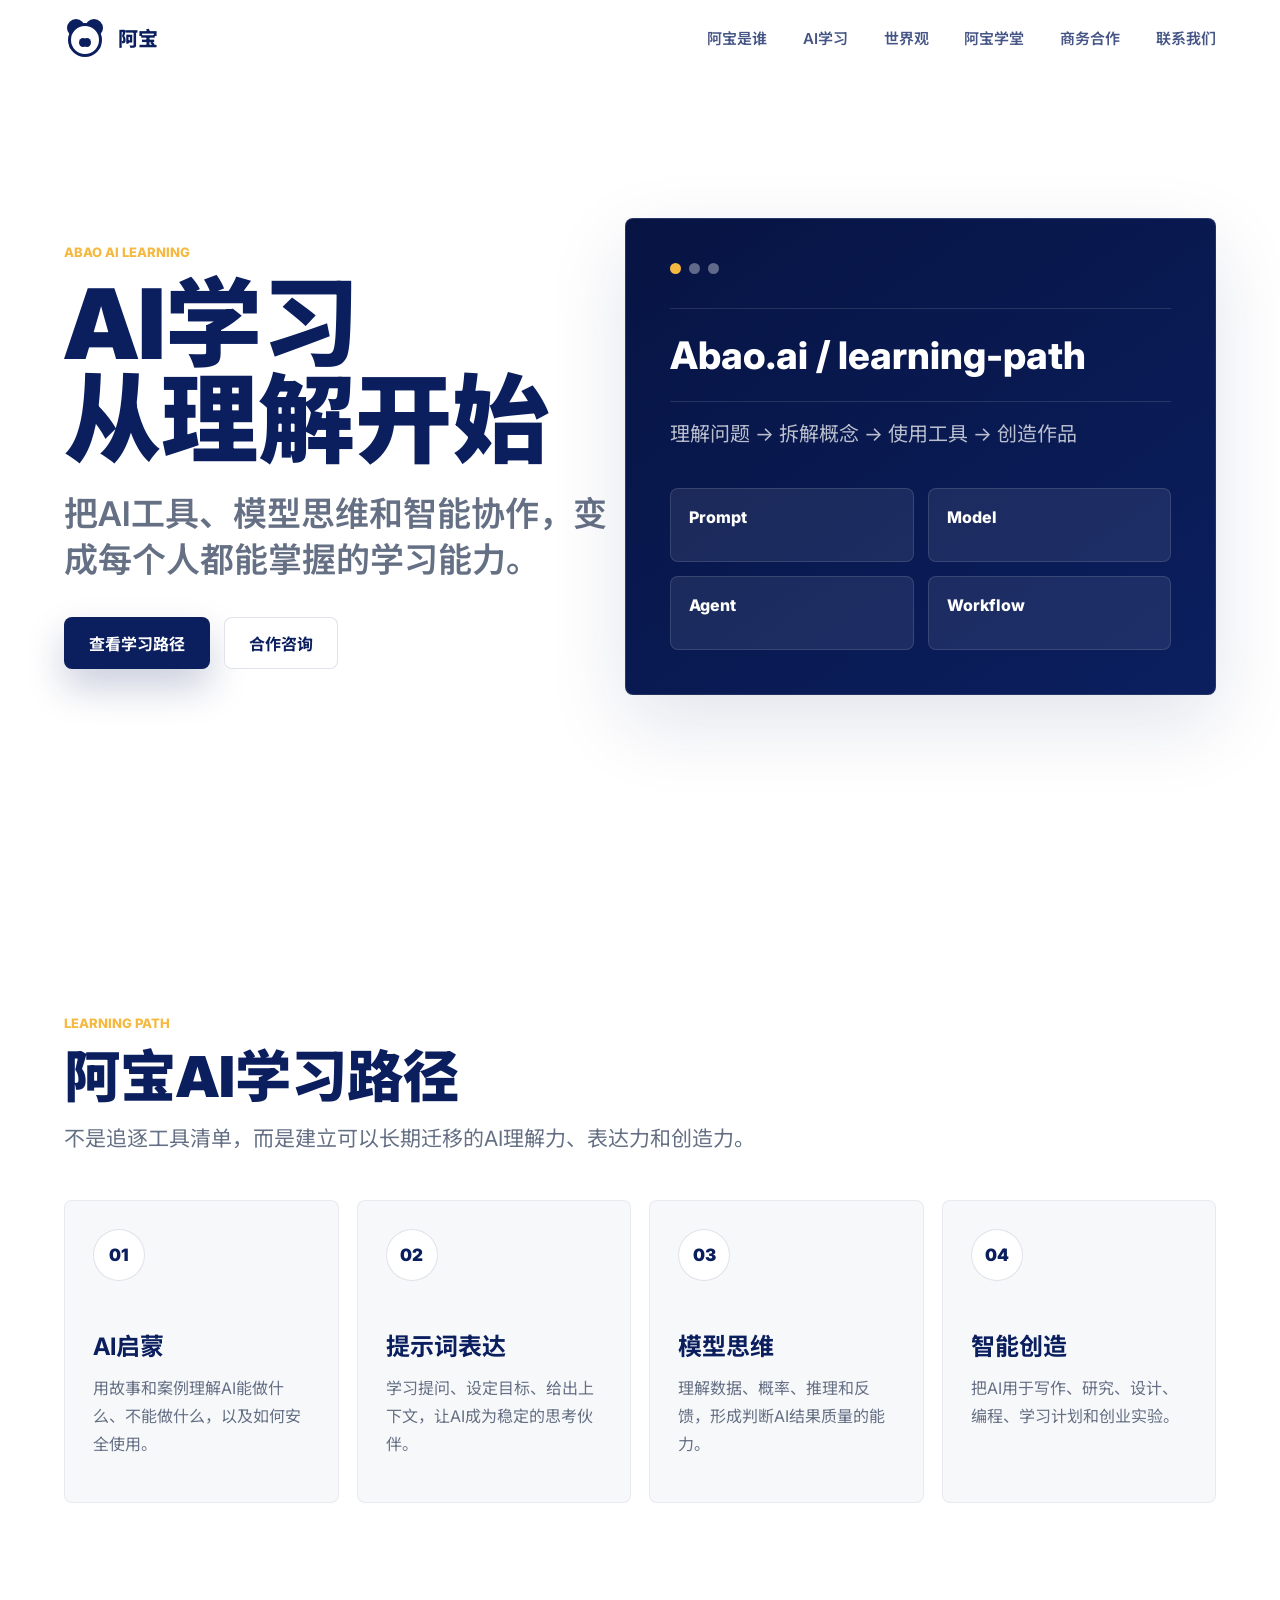
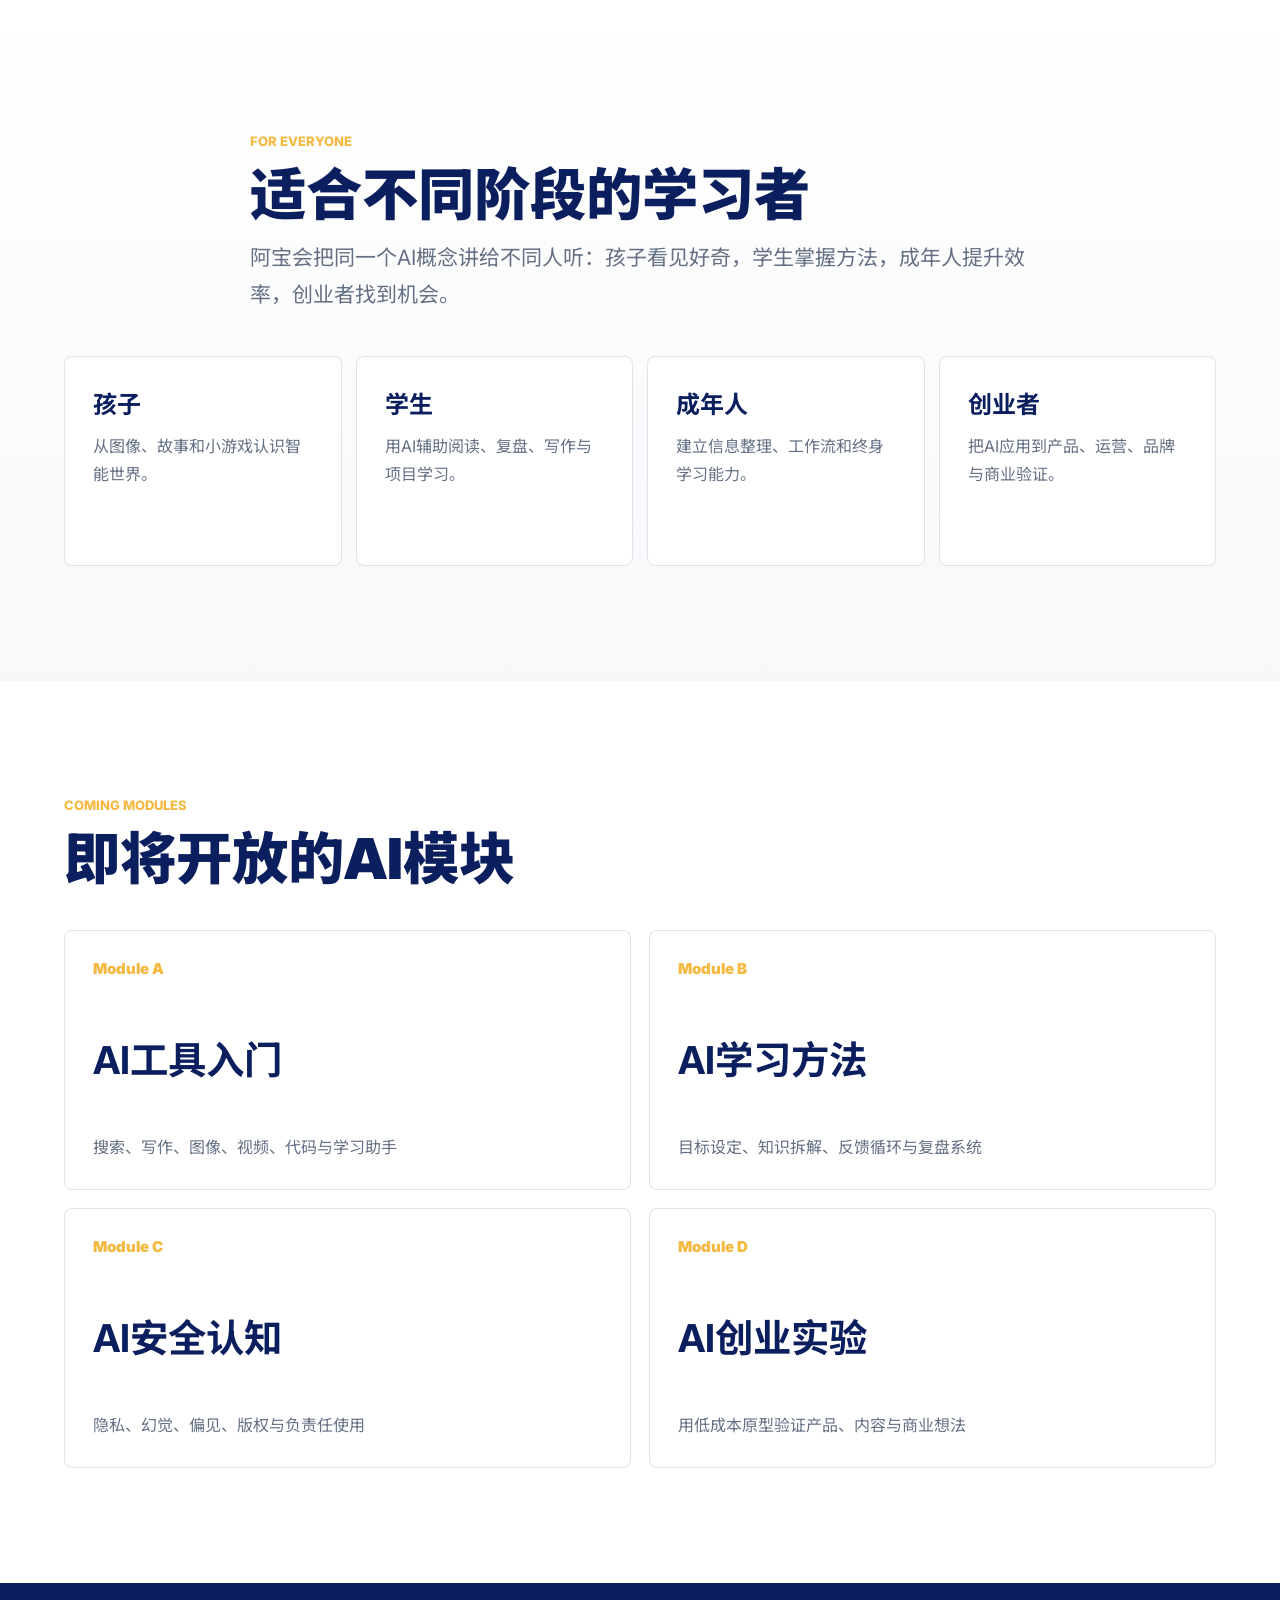
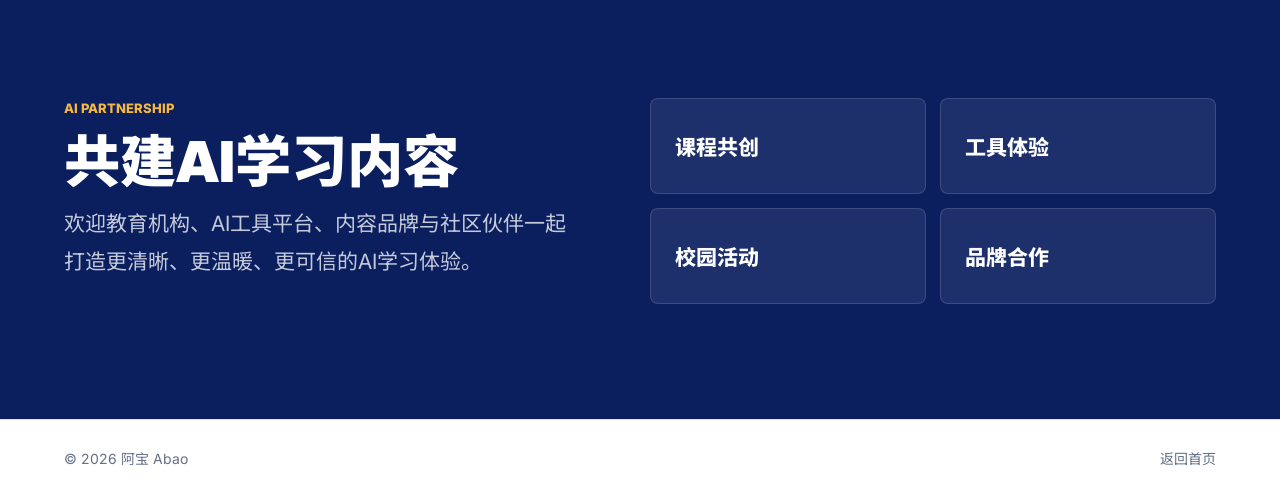
==== ai.html @ 038e3207 "Add AI learning channel" ====
<!doctype html>
<html lang="zh-CN">
  <head>
    <meta charset="utf-8" />
    <meta name="viewport" content="width=device-width, initial-scale=1" />
    <title>AI学习｜阿宝</title>
    <meta
      name="description"
      content="阿宝AI学习频道帮助孩子、学生、成年人和创业者理解AI工具、模型思维与智能时代的学习方法。"
    />
    <meta name="theme-color" content="#0B1F5F" />
    <meta property="og:title" content="AI学习｜阿宝" />
    <meta
      property="og:description"
      content="阿宝AI学习频道帮助更多人用温暖、清晰、可实践的方式进入AI时代。"
    />
    <meta property="og:type" content="website" />
    <link rel="preconnect" href="https://fonts.googleapis.com" />
    <link rel="preconnect" href="https://fonts.gstatic.com" crossorigin />
    <link
      href="https://fonts.googleapis.com/css2?family=Inter:wght@400;500;600;700;800&family=Noto+Sans+SC:wght@400;500;700;900&display=swap"
      rel="stylesheet"
    />
    <link rel="stylesheet" href="style.css" />
  </head>
  <body>
    <header class="site-header" data-header>
      <a class="brand" href="index.html" aria-label="返回阿宝首页">
        <span class="brand-mark" aria-hidden="true">
          <span class="ear ear-left"></span>
          <span class="ear ear-right"></span>
          <span class="face">
            <span class="eye eye-left"></span>
            <span class="eye eye-right"></span>
            <span class="nose"></span>
          </span>
        </span>
        <span class="brand-text">阿宝</span>
      </a>

      <button class="menu-toggle" type="button" aria-label="打开菜单" aria-expanded="false" data-menu-toggle>
        <span></span>
        <span></span>
      </button>

      <nav class="site-nav" aria-label="主导航" data-nav>
        <a href="index.html#who">阿宝是谁</a>
        <a href="ai.html" aria-current="page">AI学习</a>
        <a href="index.html#world">世界观</a>
        <a href="index.html#academy">阿宝学堂</a>
        <a href="index.html#business">商务合作</a>
        <a href="index.html#contact">联系我们</a>
      </nav>
    </header>

    <main id="top">
      <section class="hero section ai-hero">
        <div class="hero-copy reveal">
          <p class="eyebrow">Abao AI Learning</p>
          <h1>AI学习<br />从理解开始</h1>
          <p class="hero-subtitle">把AI工具、模型思维和智能协作，变成每个人都能掌握的学习能力。</p>
          <div class="hero-actions">
            <a class="button button-primary" href="#path">查看学习路径</a>
            <a class="button button-secondary" href="index.html#business">合作咨询</a>
          </div>
        </div>

        <div class="ai-visual reveal" aria-label="AI学习频道视觉">
          <div class="ai-console">
            <div class="console-bar">
              <span></span>
              <span></span>
              <span></span>
            </div>
            <div class="console-line strong">Abao.ai / learning-path</div>
            <div class="console-line">理解问题 → 拆解概念 → 使用工具 → 创造作品</div>
            <div class="console-grid">
              <span>Prompt</span>
              <span>Model</span>
              <span>Agent</span>
              <span>Workflow</span>
            </div>
          </div>
        </div>
      </section>

      <section class="section intro" id="path">
        <div class="section-heading reveal">
          <p class="eyebrow">Learning Path</p>
          <h2>阿宝AI学习路径</h2>
          <p>不是追逐工具清单，而是建立可以长期迁移的AI理解力、表达力和创造力。</p>
        </div>
        <div class="card-grid four">
          <article class="feature-card reveal">
            <span class="card-icon">01</span>
            <h3>AI启蒙</h3>
            <p>用故事和案例理解AI能做什么、不能做什么，以及如何安全使用。</p>
          </article>
          <article class="feature-card reveal">
            <span class="card-icon">02</span>
            <h3>提示词表达</h3>
            <p>学习提问、设定目标、给出上下文，让AI成为稳定的思考伙伴。</p>
          </article>
          <article class="feature-card reveal">
            <span class="card-icon">03</span>
            <h3>模型思维</h3>
            <p>理解数据、概率、推理和反馈，形成判断AI结果质量的能力。</p>
          </article>
          <article class="feature-card reveal">
            <span class="card-icon">04</span>
            <h3>智能创造</h3>
            <p>把AI用于写作、研究、设计、编程、学习计划和创业实验。</p>
          </article>
        </div>
      </section>

      <section class="section world">
        <div class="section-heading reveal">
          <p class="eyebrow">For Everyone</p>
          <h2>适合不同阶段的学习者</h2>
          <p>阿宝会把同一个AI概念讲给不同人听：孩子看见好奇，学生掌握方法，成年人提升效率，创业者找到机会。</p>
        </div>
        <div class="audience-grid">
          <article class="audience-card reveal">
            <h3>孩子</h3>
            <p>从图像、故事和小游戏认识智能世界。</p>
          </article>
          <article class="audience-card reveal">
            <h3>学生</h3>
            <p>用AI辅助阅读、复盘、写作与项目学习。</p>
          </article>
          <article class="audience-card reveal">
            <h3>成年人</h3>
            <p>建立信息整理、工作流和终身学习能力。</p>
          </article>
          <article class="audience-card reveal">
            <h3>创业者</h3>
            <p>把AI应用到产品、运营、品牌与商业验证。</p>
          </article>
        </div>
      </section>

      <section class="section academy">
        <div class="section-heading reveal">
          <p class="eyebrow">Coming Modules</p>
          <h2>即将开放的AI模块</h2>
        </div>
        <div class="course-grid">
          <article class="course-card reveal">
            <p>Module A</p>
            <h3>AI工具入门</h3>
            <span>搜索、写作、图像、视频、代码与学习助手</span>
          </article>
          <article class="course-card reveal">
            <p>Module B</p>
            <h3>AI学习方法</h3>
            <span>目标设定、知识拆解、反馈循环与复盘系统</span>
          </article>
          <article class="course-card reveal">
            <p>Module C</p>
            <h3>AI安全认知</h3>
            <span>隐私、幻觉、偏见、版权与负责任使用</span>
          </article>
          <article class="course-card reveal">
            <p>Module D</p>
            <h3>AI创业实验</h3>
            <span>用低成本原型验证产品、内容与商业想法</span>
          </article>
        </div>
      </section>

      <section class="section business">
        <div class="business-panel reveal">
          <div>
            <p class="eyebrow">AI Partnership</p>
            <h2>共建AI学习内容</h2>
            <p>欢迎教育机构、AI工具平台、内容品牌与社区伙伴一起打造更清晰、更温暖、更可信的AI学习体验。</p>
          </div>
          <div class="partner-grid" aria-label="AI学习合作方式">
            <span>课程共创</span>
            <span>工具体验</span>
            <span>校园活动</span>
            <span>品牌合作</span>
          </div>
        </div>
      </section>
    </main>

    <footer class="site-footer">
      <span>© 2026 阿宝 Abao</span>
      <span><a href="index.html">返回首页</a></span>
    </footer>

    <script src="script.js"></script>
  </body>
</html>
---- style.css ----
:root {
  /* Core brand system requested for Abao. */
  --blue: #0b1f5f;
  --blue-2: #14368a;
  --gold: #f5b942;
  --white: #ffffff;
  --card: #f7f8fa;
  --ink: #111827;
  --muted: #657085;
  --line: rgba(11, 31, 95, 0.12);
  --shadow: 0 28px 80px rgba(11, 31, 95, 0.12);
  --radius: 8px;
}

* {
  box-sizing: border-box;
}

html {
  scroll-behavior: smooth;
}

body {
  margin: 0;
  color: var(--ink);
  background: var(--white);
  font-family: "Inter", "Noto Sans SC", "Source Han Sans SC", "Microsoft YaHei", sans-serif;
  letter-spacing: 0;
}

a {
  color: inherit;
  text-decoration: none;
}

.site-header {
  position: fixed;
  top: 0;
  left: 0;
  z-index: 20;
  display: flex;
  align-items: center;
  justify-content: space-between;
  width: 100%;
  height: 76px;
  padding: 0 clamp(20px, 5vw, 72px);
  background: rgba(255, 255, 255, 0.82);
  border-bottom: 1px solid transparent;
  backdrop-filter: blur(18px);
  transition: border-color 200ms ease, box-shadow 200ms ease;
}

.site-header.is-scrolled {
  border-color: var(--line);
  box-shadow: 0 12px 34px rgba(11, 31, 95, 0.07);
}

.brand {
  display: inline-flex;
  align-items: center;
  gap: 12px;
  font-weight: 800;
  color: var(--blue);
}

.brand-mark {
  position: relative;
  display: inline-grid;
  place-items: center;
  width: 42px;
  height: 42px;
}

.ear,
.face {
  position: absolute;
  background: var(--blue);
}

.ear {
  width: 18px;
  height: 18px;
  top: 2px;
  border-radius: 50%;
}

.ear-left {
  left: 3px;
}

.ear-right {
  right: 3px;
}

.face {
  bottom: 2px;
  width: 34px;
  height: 34px;
  background: var(--white);
  border: 3px solid var(--blue);
  border-radius: 50%;
}

.eye,
.nose {
  position: absolute;
  background: var(--blue);
}

.eye {
  top: 12px;
  width: 8px;
  height: 9px;
  border-radius: 50%;
}

.eye-left {
  left: 8px;
}

.eye-right {
  right: 8px;
}

.nose {
  left: 50%;
  bottom: 8px;
  width: 8px;
  height: 6px;
  border-radius: 50%;
  transform: translateX(-50%);
}

.brand-text {
  font-size: 20px;
}

.site-nav {
  display: flex;
  align-items: center;
  gap: clamp(20px, 2.8vw, 36px);
  color: rgba(11, 31, 95, 0.76);
  font-size: 15px;
  font-weight: 600;
}

.site-nav a {
  position: relative;
  padding: 8px 0;
}

.site-nav a::after {
  position: absolute;
  left: 0;
  bottom: 0;
  width: 100%;
  height: 2px;
  background: var(--gold);
  content: "";
  transform: scaleX(0);
  transform-origin: right;
  transition: transform 180ms ease;
}

.site-nav a:hover::after {
  transform: scaleX(1);
  transform-origin: left;
}

.menu-toggle {
  display: none;
  width: 44px;
  height: 44px;
  padding: 0;
  background: var(--card);
  border: 1px solid var(--line);
  border-radius: var(--radius);
}

.menu-toggle span {
  display: block;
  width: 18px;
  height: 2px;
  margin: 5px auto;
  background: var(--blue);
  transition: transform 180ms ease;
}

.section {
  width: min(100%, 1540px);
  margin: 0 auto;
  padding: clamp(80px, 9vw, 140px) clamp(20px, 5vw, 72px);
}

.hero {
  display: grid;
  grid-template-columns: minmax(0, 1fr) minmax(420px, 0.95fr);
  align-items: center;
  min-height: 100vh;
  padding-top: 128px;
  overflow: hidden;
}

.eyebrow {
  margin: 0 0 16px;
  color: var(--gold);
  font-size: 13px;
  font-weight: 800;
  letter-spacing: 0;
  text-transform: uppercase;
}

h1,
h2,
h3,
p {
  margin-top: 0;
}

h1 {
  max-width: 740px;
  margin-bottom: 24px;
  color: var(--blue);
  font-size: clamp(48px, 7.6vw, 112px);
  line-height: 0.98;
  font-weight: 900;
  letter-spacing: 0;
}

.hero-subtitle {
  max-width: 560px;
  margin-bottom: 34px;
  color: var(--muted);
  font-size: clamp(22px, 2.8vw, 34px);
  line-height: 1.35;
  font-weight: 600;
}

.hero-actions {
  display: flex;
  flex-wrap: wrap;
  gap: 14px;
}

.button {
  display: inline-flex;
  align-items: center;
  justify-content: center;
  min-height: 52px;
  padding: 0 24px;
  border: 1px solid transparent;
  border-radius: var(--radius);
  font-size: 16px;
  font-weight: 700;
  transition: transform 180ms ease, box-shadow 180ms ease, background 180ms ease;
}

.button:hover {
  transform: translateY(-2px);
}

.button-primary {
  color: var(--white);
  background: var(--blue);
  box-shadow: 0 18px 38px rgba(11, 31, 95, 0.22);
}

.button-gold {
  color: var(--blue);
  background: var(--gold);
  box-shadow: 0 18px 38px rgba(245, 185, 66, 0.24);
}

.button-secondary {
  color: var(--blue);
  background: var(--white);
  border-color: var(--line);
}

.hero-visual {
  position: relative;
  min-height: 620px;
}

.abao-illustration {
  position: relative;
  z-index: 2;
  width: min(100%, 720px);
  animation: float 5.4s ease-in-out infinite;
}

.abao-orbit {
  position: absolute;
  inset: 7% 1% auto auto;
  width: 92%;
  height: 82%;
  border: 1px solid rgba(11, 31, 95, 0.08);
  border-radius: 50%;
  transform: rotate(-9deg);
}

.abao-orbit span {
  position: absolute;
  display: inline-flex;
  align-items: center;
  min-height: 34px;
  padding: 0 14px;
  color: var(--blue);
  background: var(--white);
  border: 1px solid var(--line);
  border-radius: 999px;
  box-shadow: 0 12px 30px rgba(11, 31, 95, 0.08);
  font-size: 13px;
  font-weight: 800;
}

.abao-orbit span:nth-child(1) {
  top: 12%;
  right: 12%;
}

.abao-orbit span:nth-child(2) {
  top: 46%;
  left: 0;
}

.abao-orbit span:nth-child(3) {
  right: 6%;
  bottom: 13%;
}

.section-heading {
  max-width: 780px;
  margin-bottom: 42px;
}

.section-heading h2,
.business h2 {
  margin-bottom: 14px;
  color: var(--blue);
  font-size: clamp(34px, 4.4vw, 68px);
  line-height: 1.05;
  font-weight: 900;
}

.section-heading p:not(.eyebrow),
.business p:not(.eyebrow) {
  color: var(--muted);
  font-size: clamp(17px, 1.7vw, 21px);
  line-height: 1.8;
}

.card-grid {
  display: grid;
  gap: 18px;
}

.card-grid.four {
  grid-template-columns: repeat(4, minmax(0, 1fr));
}

.feature-card,
.course-card {
  min-height: 250px;
  padding: 28px;
  background: var(--card);
  border: 1px solid rgba(11, 31, 95, 0.06);
  border-radius: var(--radius);
  transition: transform 220ms ease, box-shadow 220ms ease, border-color 220ms ease;
}

.feature-card:hover,
.course-card:hover {
  border-color: rgba(245, 185, 66, 0.48);
  box-shadow: var(--shadow);
  transform: translateY(-8px);
}

.card-icon {
  display: inline-flex;
  align-items: center;
  justify-content: center;
  width: 52px;
  height: 52px;
  margin-bottom: 46px;
  color: var(--blue);
  background: var(--white);
  border: 1px solid var(--line);
  border-radius: 50%;
  font-size: 17px;
  font-weight: 900;
}

.feature-card h3,
.timeline-item h3,
.course-card h3 {
  margin-bottom: 12px;
  color: var(--blue);
  font-size: 24px;
}

.feature-card p,
.timeline-item p,
.course-card span {
  color: var(--muted);
  font-size: 16px;
  line-height: 1.75;
}

.world {
  max-width: none;
  background: linear-gradient(180deg, #ffffff 0%, #f7f8fa 100%);
}

.world .section-heading,
.timeline {
  width: min(100%, 1540px);
  margin-right: auto;
  margin-left: auto;
}

.timeline {
  position: relative;
  display: grid;
  grid-template-columns: repeat(4, minmax(0, 1fr));
  gap: 18px;
}

.timeline::before {
  position: absolute;
  top: 31px;
  left: 8%;
  right: 8%;
  height: 2px;
  background: linear-gradient(90deg, rgba(11, 31, 95, 0), rgba(11, 31, 95, 0.18), rgba(245, 185, 66, 0.8));
  content: "";
}

.timeline-item {
  position: relative;
  padding-top: 72px;
}

.timeline-dot {
  position: absolute;
  top: 18px;
  left: 0;
  z-index: 1;
  width: 28px;
  height: 28px;
  background: var(--gold);
  border: 8px solid var(--white);
  border-radius: 50%;
  box-shadow: 0 10px 24px rgba(245, 185, 66, 0.34);
}

.timeline-item div {
  min-height: 210px;
  padding: 28px;
  background: var(--white);
  border: 1px solid var(--line);
  border-radius: var(--radius);
}

.course-grid {
  display: grid;
  grid-template-columns: repeat(2, minmax(0, 1fr));
  gap: 18px;
}

.course-card {
  display: grid;
  align-content: space-between;
  min-height: 260px;
  background: var(--white);
  border-color: var(--line);
}

.course-card p {
  color: var(--gold);
  font-size: 15px;
  font-weight: 900;
}

.course-card h3 {
  font-size: clamp(28px, 3vw, 42px);
}

.ai-hero {
  grid-template-columns: minmax(0, 0.95fr) minmax(420px, 1fr);
}

.ai-visual {
  position: relative;
  display: grid;
  place-items: center;
  min-height: 560px;
}

.ai-visual::before {
  position: absolute;
  inset: 8% 2%;
  background:
    linear-gradient(135deg, rgba(245, 185, 66, 0.34), rgba(11, 31, 95, 0.04)),
    radial-gradient(circle at 80% 16%, rgba(245, 185, 66, 0.34), transparent 26%);
  border: 1px solid rgba(11, 31, 95, 0.08);
  border-radius: 50%;
  content: "";
}

.ai-console {
  position: relative;
  z-index: 1;
  width: min(100%, 620px);
  padding: clamp(24px, 4vw, 44px);
  color: var(--white);
  background: linear-gradient(145deg, #071443, var(--blue));
  border: 1px solid rgba(255, 255, 255, 0.12);
  border-radius: var(--radius);
  box-shadow: var(--shadow);
  animation: float 5.4s ease-in-out infinite;
}

.console-bar {
  display: flex;
  gap: 8px;
  margin-bottom: 34px;
}

.console-bar span {
  width: 11px;
  height: 11px;
  background: rgba(255, 255, 255, 0.36);
  border-radius: 50%;
}

.console-bar span:first-child {
  background: var(--gold);
}

.console-line {
  padding: 16px 0;
  color: rgba(255, 255, 255, 0.72);
  border-top: 1px solid rgba(255, 255, 255, 0.12);
  font-size: clamp(16px, 1.8vw, 20px);
  line-height: 1.6;
}

.console-line.strong {
  color: var(--white);
  font-size: clamp(22px, 3.2vw, 38px);
  font-weight: 800;
}

.console-grid,
.audience-grid {
  display: grid;
  gap: 14px;
}

.console-grid {
  grid-template-columns: repeat(2, minmax(0, 1fr));
  margin-top: 22px;
}

.console-grid span {
  min-height: 74px;
  padding: 18px;
  color: var(--white);
  background: rgba(255, 255, 255, 0.08);
  border: 1px solid rgba(255, 255, 255, 0.12);
  border-radius: var(--radius);
  font-weight: 800;
}

.audience-grid {
  grid-template-columns: repeat(4, minmax(0, 1fr));
  width: min(100%, 1540px);
  margin-right: auto;
  margin-left: auto;
}

.audience-card {
  min-height: 210px;
  padding: 28px;
  background: var(--white);
  border: 1px solid var(--line);
  border-radius: var(--radius);
  transition: transform 220ms ease, box-shadow 220ms ease, border-color 220ms ease;
}

.audience-card:hover {
  border-color: rgba(245, 185, 66, 0.48);
  box-shadow: var(--shadow);
  transform: translateY(-8px);
}

.audience-card h3 {
  margin-bottom: 12px;
  color: var(--blue);
  font-size: 24px;
}

.audience-card p {
  color: var(--muted);
  font-size: 16px;
  line-height: 1.75;
}

.business {
  max-width: none;
  color: var(--white);
  background: var(--blue);
}

.business-panel {
  display: grid;
  grid-template-columns: minmax(0, 0.9fr) minmax(360px, 1fr);
  gap: clamp(32px, 6vw, 90px);
  align-items: center;
  width: min(100%, 1540px);
  margin: 0 auto;
}

.business h2 {
  color: var(--white);
}

.business p:not(.eyebrow) {
  color: rgba(255, 255, 255, 0.76);
}

.partner-grid {
  display: grid;
  grid-template-columns: repeat(2, minmax(0, 1fr));
  gap: 14px;
}

.partner-grid span {
  display: flex;
  align-items: center;
  min-height: 96px;
  padding: 24px;
  color: var(--white);
  background: rgba(255, 255, 255, 0.08);
  border: 1px solid rgba(255, 255, 255, 0.14);
  border-radius: var(--radius);
  font-size: 21px;
  font-weight: 800;
}

.contact {
  text-align: center;
}

.contact .section-heading {
  margin-right: auto;
  margin-left: auto;
}

.contact-list {
  display: flex;
  flex-wrap: wrap;
  justify-content: center;
  gap: 12px;
}

.contact-list a {
  display: inline-flex;
  align-items: center;
  justify-content: center;
  min-height: 52px;
  padding: 0 22px;
  color: var(--blue);
  background: var(--card);
  border: 1px solid var(--line);
  border-radius: var(--radius);
  font-weight: 800;
  transition: transform 180ms ease, border-color 180ms ease;
}

.contact-list a:hover {
  border-color: var(--gold);
  transform: translateY(-2px);
}

.site-footer {
  display: flex;
  justify-content: space-between;
  gap: 20px;
  padding: 28px clamp(20px, 5vw, 72px);
  color: var(--muted);
  border-top: 1px solid var(--line);
  font-size: 14px;
}

/* Shared scroll reveal state controlled by script.js. */
.reveal {
  opacity: 0;
  transform: translateY(26px);
  transition: opacity 700ms ease, transform 700ms ease;
}

.reveal.is-visible {
  opacity: 1;
  transform: translateY(0);
}

@keyframes float {
  0%,
  100% {
    transform: translateY(0);
  }
  50% {
    transform: translateY(-16px);
  }
}

@media (prefers-reduced-motion: reduce) {
  *,
  *::before,
  *::after {
    scroll-behavior: auto !important;
    animation-duration: 1ms !important;
    animation-iteration-count: 1 !important;
    transition-duration: 1ms !important;
  }
}

@media (min-width: 1440px) {
  .hero {
    grid-template-columns: minmax(0, 1.08fr) minmax(560px, 0.92fr);
  }
}

@media (max-width: 1024px) {
  .site-nav {
    gap: 18px;
    font-size: 14px;
  }

  .hero {
    grid-template-columns: 1fr;
    min-height: auto;
    text-align: center;
  }

  .hero-copy,
  .section-heading {
    margin-right: auto;
    margin-left: auto;
  }

  .hero-actions {
    justify-content: center;
  }

  .hero-visual {
    min-height: 520px;
  }

  .card-grid.four,
  .timeline {
    grid-template-columns: repeat(2, minmax(0, 1fr));
  }

  .timeline::before {
    display: none;
  }

  .business-panel {
    grid-template-columns: 1fr;
  }

  .ai-visual {
    min-height: 480px;
  }

  .audience-grid {
    grid-template-columns: repeat(2, minmax(0, 1fr));
  }
}

@media (max-width: 768px) {
  .site-header {
    height: 68px;
  }

  .menu-toggle {
    display: block;
  }

  .menu-toggle.is-open span:first-child {
    transform: translateY(3.5px) rotate(45deg);
  }

  .menu-toggle.is-open span:last-child {
    transform: translateY(-3.5px) rotate(-45deg);
  }

  .site-nav {
    position: fixed;
    top: 68px;
    left: 14px;
    right: 14px;
    display: grid;
    gap: 0;
    padding: 10px;
    background: rgba(255, 255, 255, 0.96);
    border: 1px solid var(--line);
    border-radius: var(--radius);
    box-shadow: var(--shadow);
    opacity: 0;
    pointer-events: none;
    transform: translateY(-10px);
    transition: opacity 180ms ease, transform 180ms ease;
  }

  .site-nav.is-open {
    opacity: 1;
    pointer-events: auto;
    transform: translateY(0);
  }

  .site-nav a {
    padding: 15px 12px;
    font-size: 16px;
  }

  .site-nav a::after {
    display: none;
  }

  .section {
    padding: 76px 20px;
  }

  .hero {
    padding-top: 108px;
  }

  .hero-subtitle {
    margin-bottom: 26px;
  }

  .button {
    width: 100%;
    min-height: 56px;
    font-size: 17px;
  }

  .hero-visual {
    min-height: 430px;
  }

  .card-grid.four,
  .timeline,
  .course-grid,
  .partner-grid,
  .audience-grid {
    grid-template-columns: 1fr;
  }

  .feature-card,
  .course-card,
  .timeline-item div,
  .audience-card {
    min-height: auto;
  }

  .ai-visual {
    min-height: 390px;
  }

  .console-grid {
    grid-template-columns: 1fr;
  }

  .timeline-item {
    padding-top: 48px;
  }

  .timeline-dot {
    top: 10px;
  }

  .site-footer {
    flex-direction: column;
  }
}

@media (max-width: 375px) {
  .brand-text {
    font-size: 18px;
  }

  h1 {
    font-size: 44px;
  }

  .hero-visual {
    min-height: 350px;
  }

  .section-heading h2,
  .business h2 {
    font-size: 32px;
  }

  .feature-card,
  .course-card,
  .timeline-item div {
    padding: 22px;
  }
}
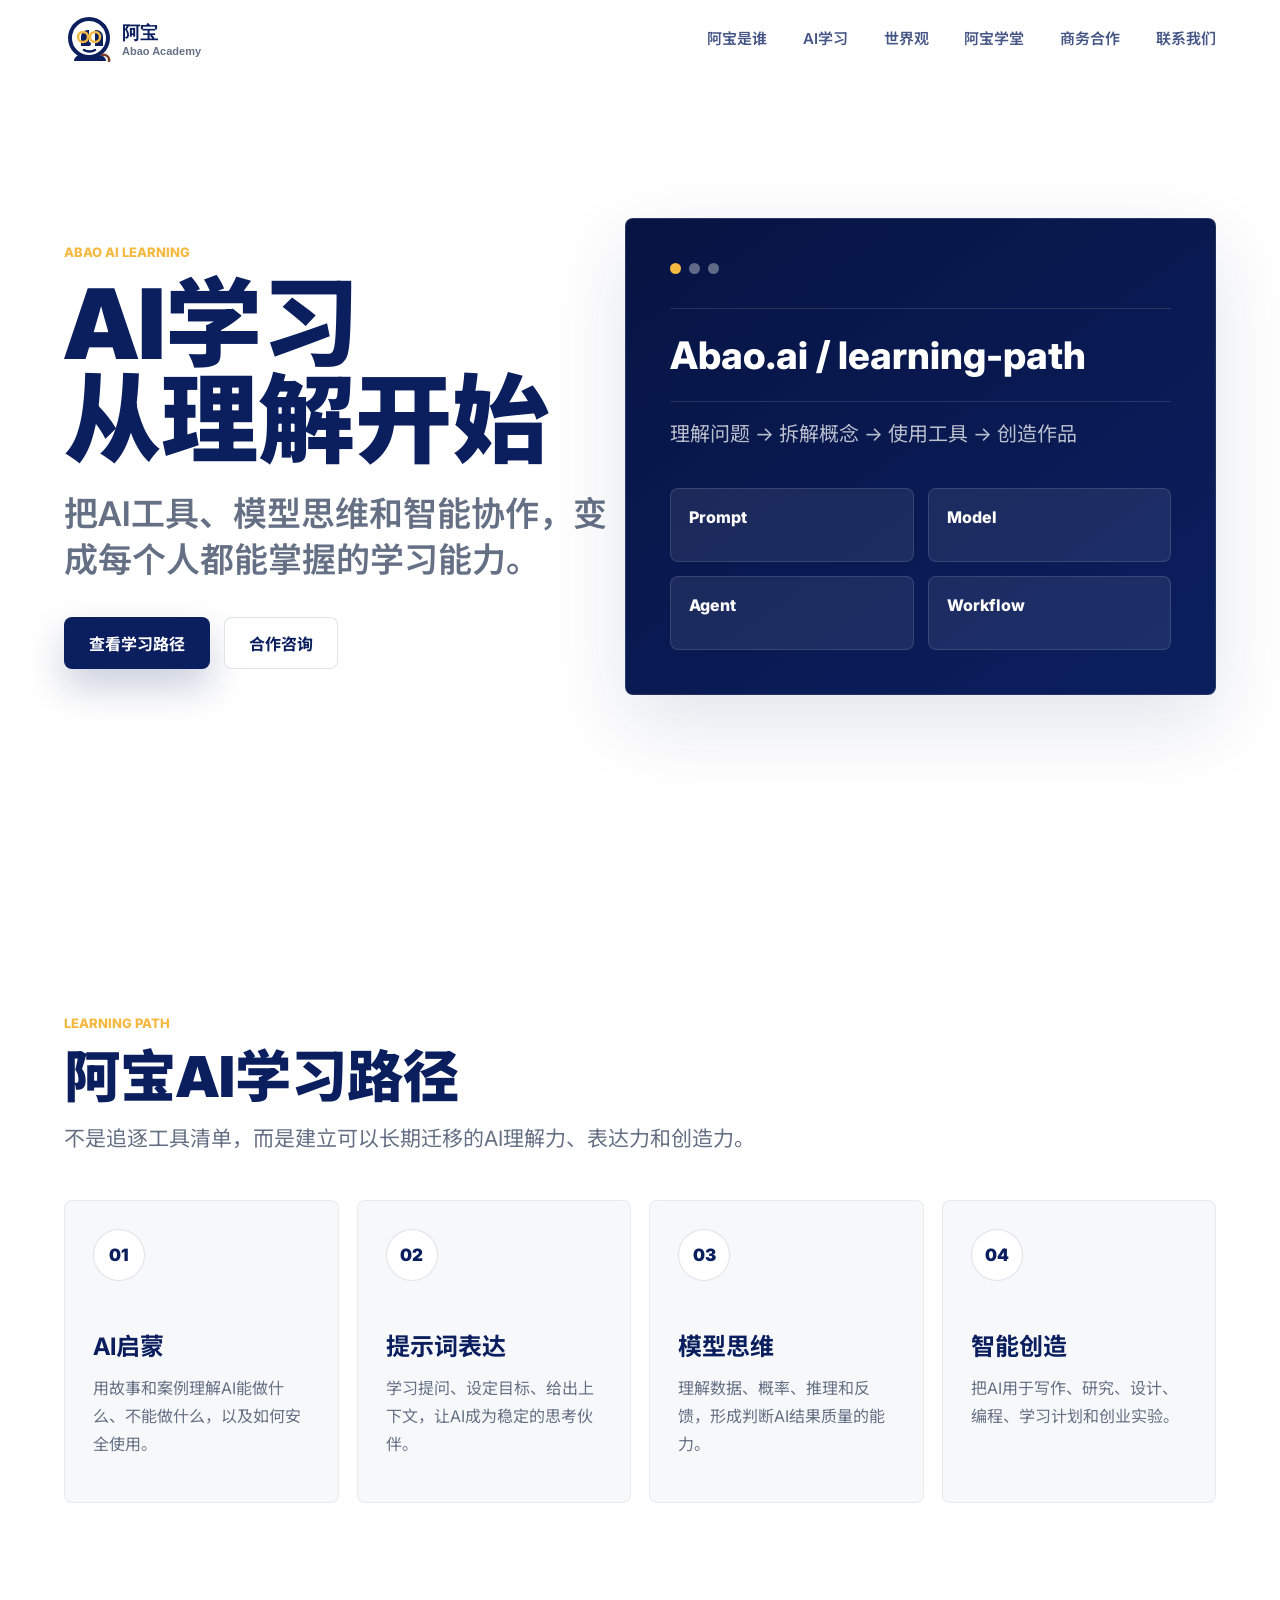
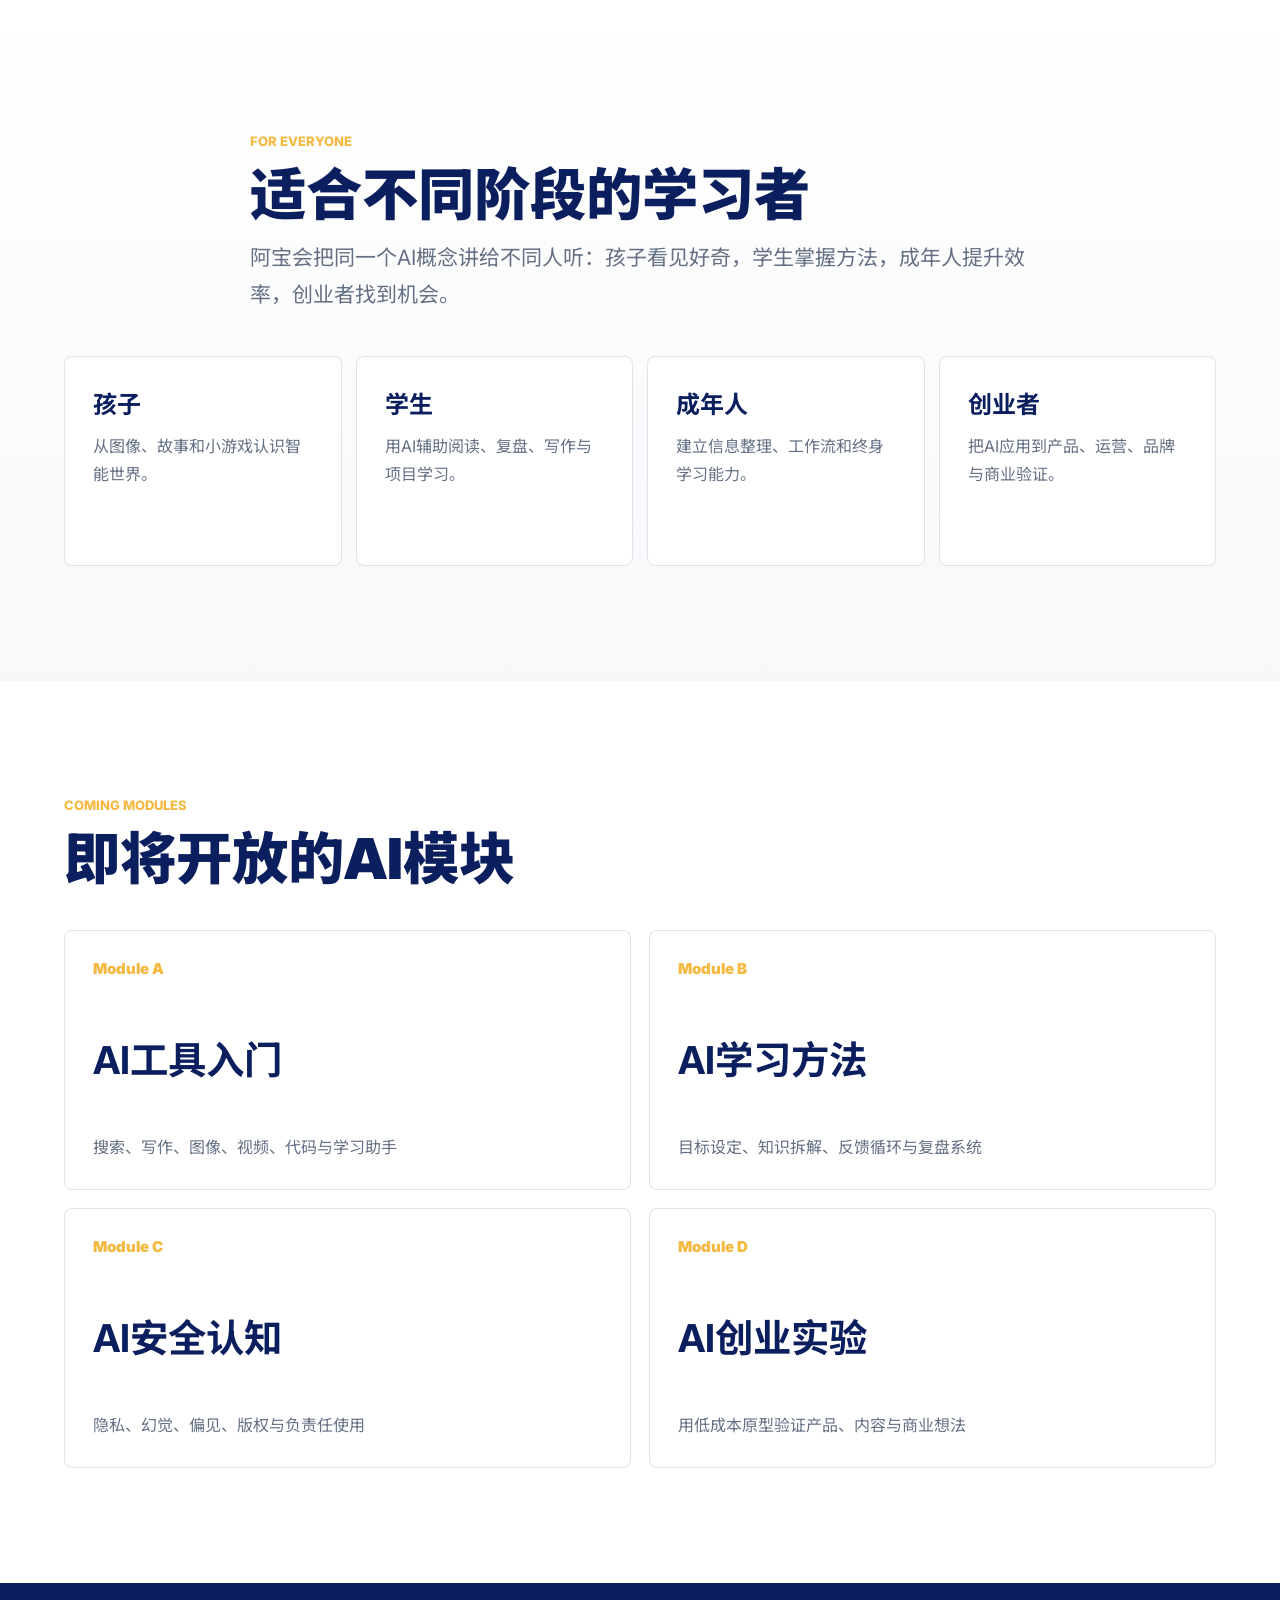
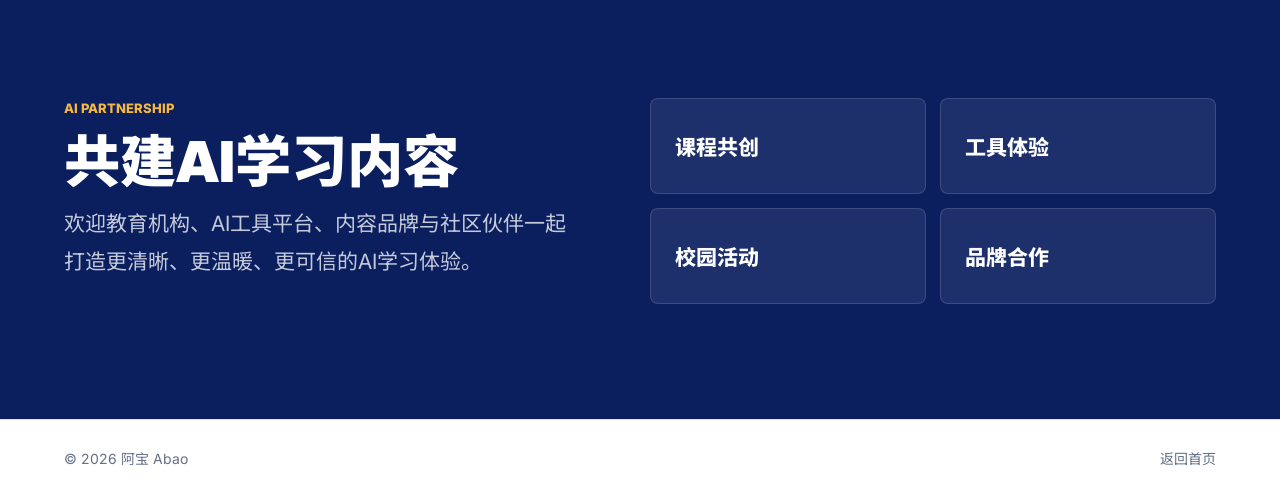
==== commit 289d37a0: "Add official Abao brand logo" ====
--- a/ai.html
+++ b/ai.html
@@ -15,6 +15,9 @@
       content="阿宝AI学习频道帮助更多人用温暖、清晰、可实践的方式进入AI时代。"
     />
     <meta property="og:type" content="website" />
+    <meta property="og:image" content="assets/social-avatar.svg" />
+    <link rel="icon" type="image/svg+xml" href="assets/favicon.svg" />
+    <link rel="apple-touch-icon" href="assets/social-avatar.svg" />
     <link rel="preconnect" href="https://fonts.googleapis.com" />
     <link rel="preconnect" href="https://fonts.gstatic.com" crossorigin />
     <link
@@ -26,16 +29,7 @@
   <body>
     <header class="site-header" data-header>
       <a class="brand" href="index.html" aria-label="返回阿宝首页">
-        <span class="brand-mark" aria-hidden="true">
-          <span class="ear ear-left"></span>
-          <span class="ear ear-right"></span>
-          <span class="face">
-            <span class="eye eye-left"></span>
-            <span class="eye eye-right"></span>
-            <span class="nose"></span>
-          </span>
-        </span>
-        <span class="brand-text">阿宝</span>
+        <img class="brand-logo" src="assets/logo-nav.svg" alt="阿宝 Abao" width="184" height="48" />
       </a>
 
       <button class="menu-toggle" type="button" aria-label="打开菜单" aria-expanded="false" data-menu-toggle>
--- a/style.css
+++ b/style.css
@@ -58,81 +58,13 @@
 .brand {
   display: inline-flex;
   align-items: center;
-  gap: 12px;
-  font-weight: 800;
-  color: var(--blue);
-}
-
-.brand-mark {
-  position: relative;
-  display: inline-grid;
-  place-items: center;
-  width: 42px;
-  height: 42px;
-}
-
-.ear,
-.face {
-  position: absolute;
-  background: var(--blue);
-}
-
-.ear {
-  width: 18px;
-  height: 18px;
-  top: 2px;
-  border-radius: 50%;
-}
-
-.ear-left {
-  left: 3px;
-}
-
-.ear-right {
-  right: 3px;
-}
-
-.face {
-  bottom: 2px;
-  width: 34px;
-  height: 34px;
-  background: var(--white);
-  border: 3px solid var(--blue);
-  border-radius: 50%;
-}
-
-.eye,
-.nose {
-  position: absolute;
-  background: var(--blue);
-}
-
-.eye {
-  top: 12px;
-  width: 8px;
-  height: 9px;
-  border-radius: 50%;
-}
-
-.eye-left {
-  left: 8px;
-}
-
-.eye-right {
-  right: 8px;
-}
-
-.nose {
-  left: 50%;
-  bottom: 8px;
-  width: 8px;
-  height: 6px;
-  border-radius: 50%;
-  transform: translateX(-50%);
-}
-
-.brand-text {
-  font-size: 20px;
+  flex: 0 0 auto;
+}
+
+.brand-logo {
+  display: block;
+  width: 184px;
+  height: 48px;
 }
 
 .site-nav {
@@ -890,8 +822,9 @@
 }
 
 @media (max-width: 375px) {
-  .brand-text {
-    font-size: 18px;
+  .brand-logo {
+    width: 156px;
+    height: auto;
   }
 
   h1 {
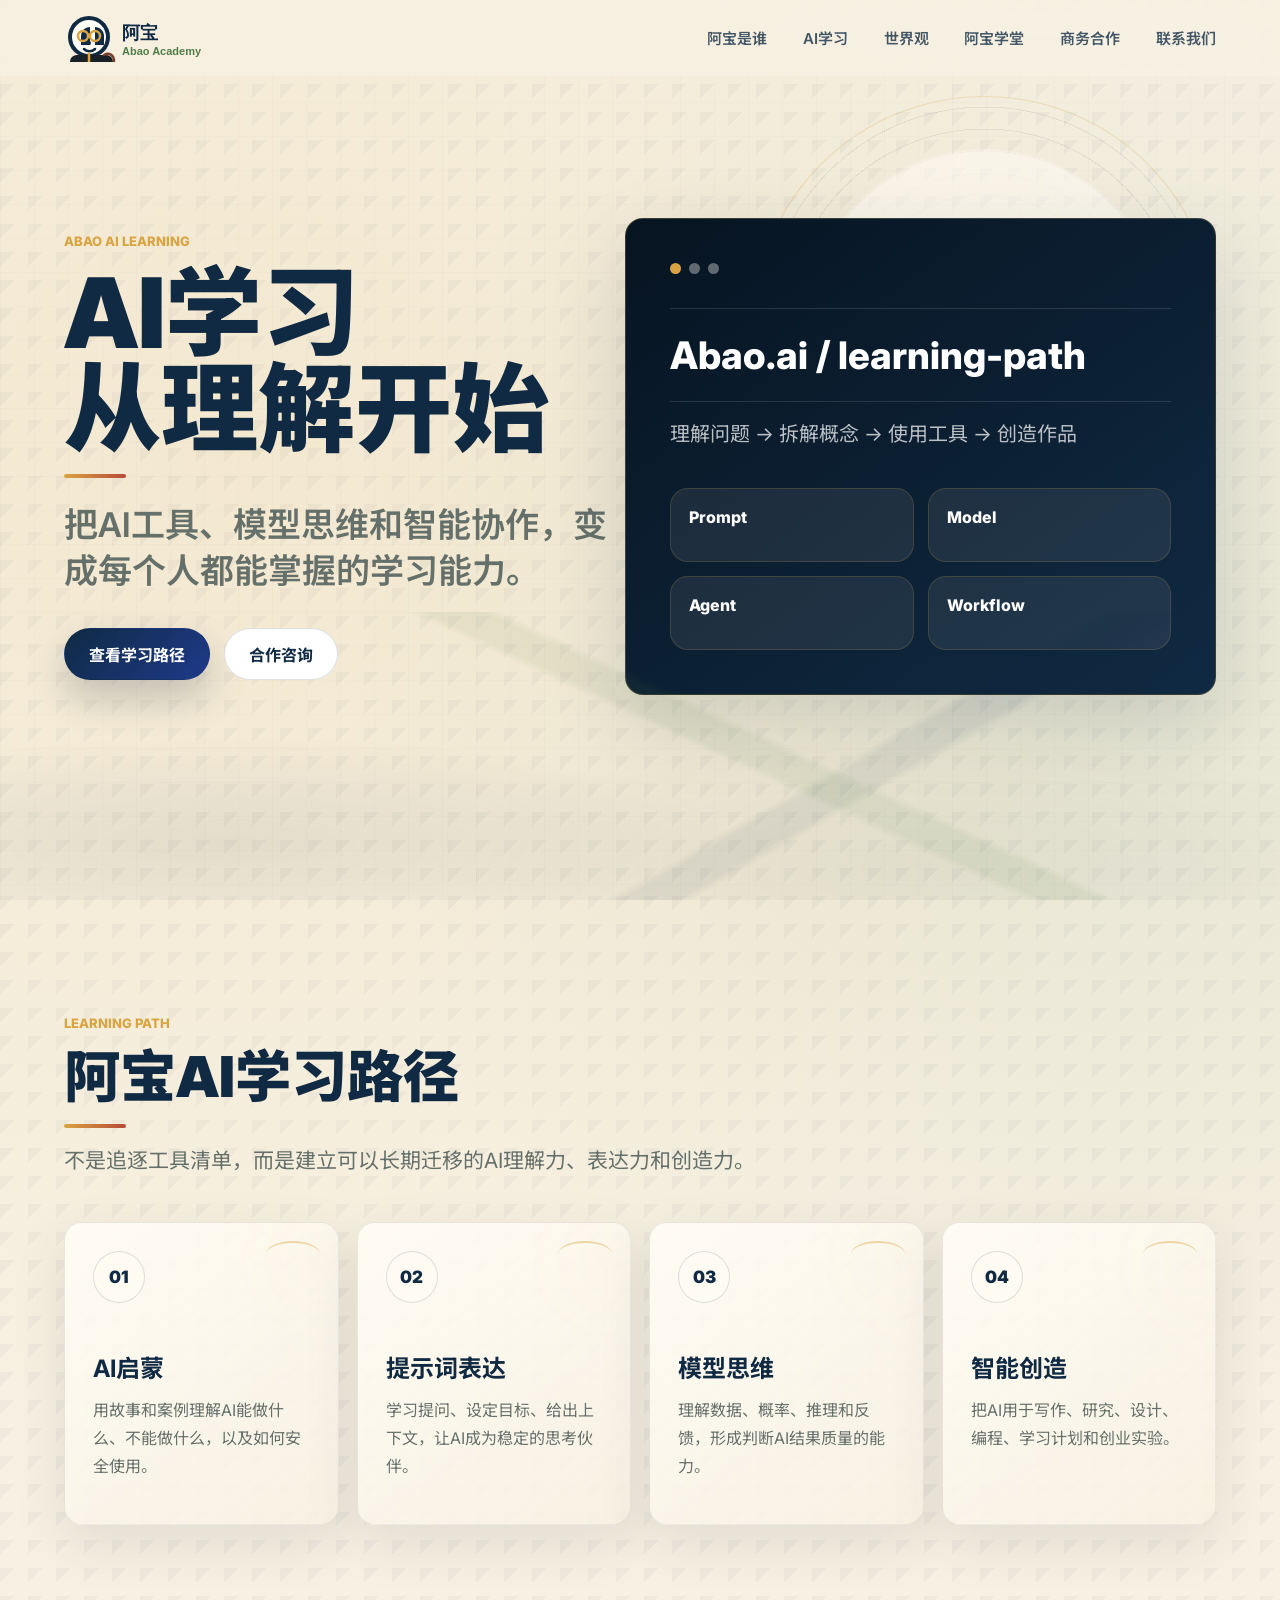
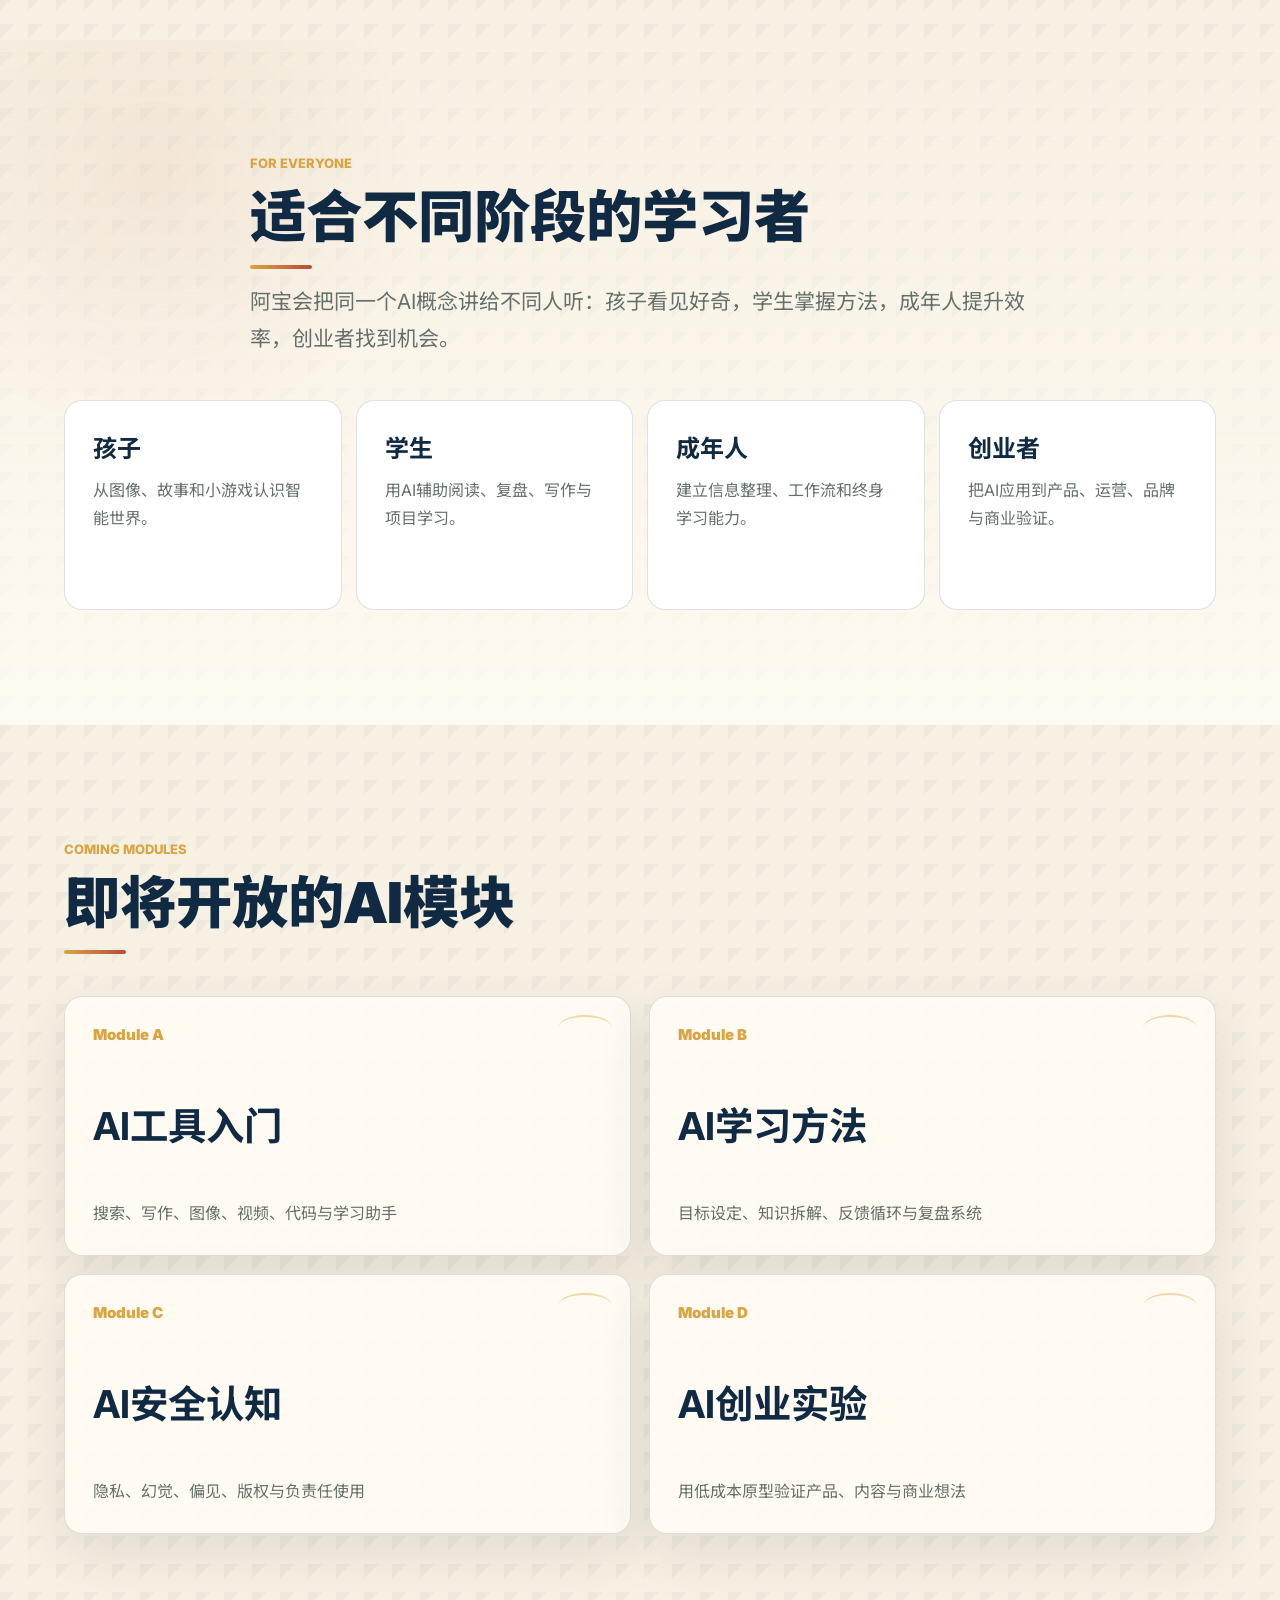
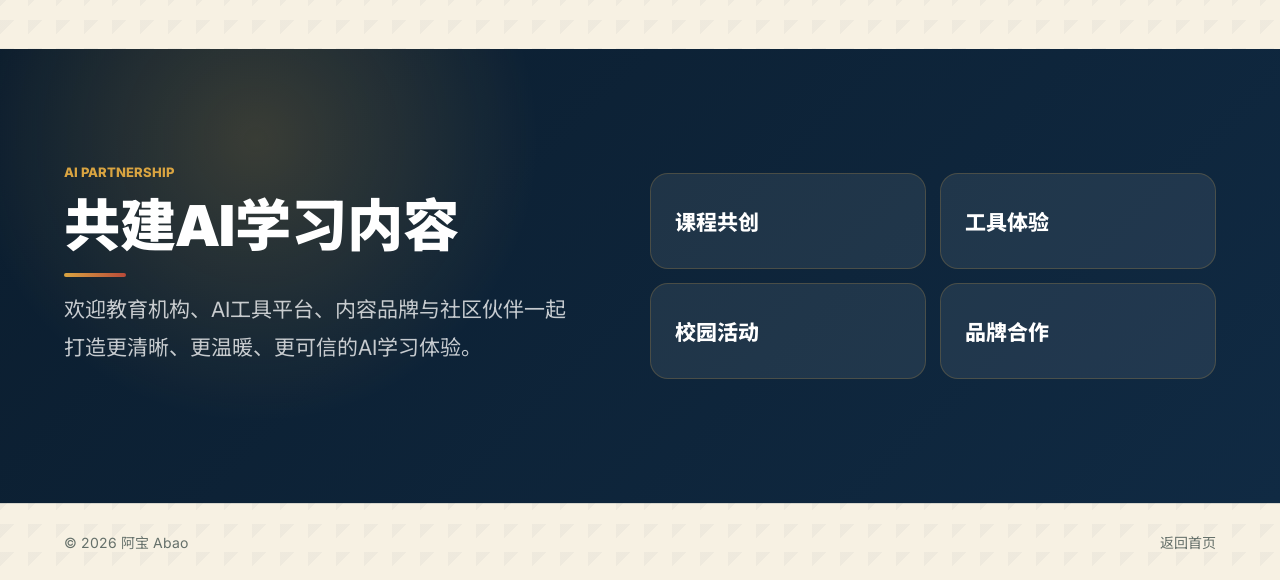
==== commit 1db78735: "upgrade guochao cartoon visual style" ====
--- a/ai.html
+++ b/ai.html
@@ -8,7 +8,7 @@
       name="description"
       content="阿宝AI学习频道帮助孩子、学生、成年人和创业者理解AI工具、模型思维与智能时代的学习方法。"
     />
-    <meta name="theme-color" content="#0B1F5F" />
+    <meta name="theme-color" content="#102A43" />
     <meta property="og:title" content="AI学习｜阿宝" />
     <meta
       property="og:description"
--- a/style.css
+++ b/style.css
@@ -1,15 +1,20 @@
 :root {
-  /* Core brand system requested for Abao. */
-  --blue: #0b1f5f;
-  --blue-2: #14368a;
-  --gold: #f5b942;
+  /* Guochao brand system for Abao. */
+  --blue: #102a43;
+  --blue-2: #1e3a8a;
+  --gold: #d9a441;
+  --bamboo: #4f7d45;
+  --paper: #f7f1e3;
+  --cinnabar: #b84a39;
+  --ink-gray: #2f3a3a;
   --white: #ffffff;
-  --card: #f7f8fa;
-  --ink: #111827;
-  --muted: #657085;
-  --line: rgba(11, 31, 95, 0.12);
-  --shadow: 0 28px 80px rgba(11, 31, 95, 0.12);
-  --radius: 8px;
+  --card: rgba(255, 252, 244, 0.86);
+  --ink: #182526;
+  --muted: #65706a;
+  --line: rgba(16, 42, 67, 0.14);
+  --shadow: 0 28px 80px rgba(16, 42, 67, 0.14);
+  --paper-shadow: 0 18px 54px rgba(47, 58, 58, 0.11);
+  --radius: 18px;
 }
 
 * {
@@ -23,9 +28,25 @@
 body {
   margin: 0;
   color: var(--ink);
-  background: var(--white);
+  background:
+    radial-gradient(circle at 18% 12%, rgba(217, 164, 65, 0.12), transparent 28%),
+    radial-gradient(circle at 88% 18%, rgba(79, 125, 69, 0.1), transparent 24%),
+    linear-gradient(135deg, rgba(16, 42, 67, 0.035) 25%, transparent 25%) 0 0 / 28px 28px,
+    var(--paper);
   font-family: "Inter", "Noto Sans SC", "Source Han Sans SC", "Microsoft YaHei", sans-serif;
   letter-spacing: 0;
+}
+
+body::before {
+  position: fixed;
+  inset: 0;
+  z-index: -1;
+  pointer-events: none;
+  background:
+    linear-gradient(90deg, rgba(16, 42, 67, 0.035) 1px, transparent 1px) 0 0 / 34px 34px,
+    linear-gradient(rgba(16, 42, 67, 0.028) 1px, transparent 1px) 0 0 / 34px 34px;
+  content: "";
+  opacity: 0.5;
 }
 
 a {
@@ -44,7 +65,7 @@
   width: 100%;
   height: 76px;
   padding: 0 clamp(20px, 5vw, 72px);
-  background: rgba(255, 255, 255, 0.82);
+  background: rgba(247, 241, 227, 0.84);
   border-bottom: 1px solid transparent;
   backdrop-filter: blur(18px);
   transition: border-color 200ms ease, box-shadow 200ms ease;
@@ -52,7 +73,7 @@
 
 .site-header.is-scrolled {
   border-color: var(--line);
-  box-shadow: 0 12px 34px rgba(11, 31, 95, 0.07);
+  box-shadow: 0 12px 34px rgba(16, 42, 67, 0.09);
 }
 
 .brand {
@@ -71,7 +92,7 @@
   display: flex;
   align-items: center;
   gap: clamp(20px, 2.8vw, 36px);
-  color: rgba(11, 31, 95, 0.76);
+  color: rgba(16, 42, 67, 0.78);
   font-size: 15px;
   font-weight: 600;
 }
@@ -104,7 +125,7 @@
   width: 44px;
   height: 44px;
   padding: 0;
-  background: var(--card);
+  background: rgba(255, 252, 244, 0.9);
   border: 1px solid var(--line);
   border-radius: var(--radius);
 }
@@ -125,12 +146,45 @@
 }
 
 .hero {
+  position: relative;
   display: grid;
   grid-template-columns: minmax(0, 1fr) minmax(420px, 0.95fr);
   align-items: center;
   min-height: 100vh;
   padding-top: 128px;
   overflow: hidden;
+}
+
+.hero::before,
+.hero::after {
+  position: absolute;
+  pointer-events: none;
+  content: "";
+}
+
+.hero::before {
+  inset: 96px clamp(20px, 5vw, 72px) auto auto;
+  width: clamp(250px, 36vw, 580px);
+  height: clamp(250px, 36vw, 580px);
+  border: 1px solid rgba(217, 164, 65, 0.34);
+  border-radius: 50%;
+  background:
+    radial-gradient(circle at 50% 50%, rgba(255, 252, 244, 0.76) 0 54%, transparent 55%),
+    repeating-radial-gradient(circle at 50% 50%, rgba(16, 42, 67, 0.1) 0 1px, transparent 1px 22px);
+  opacity: 0.72;
+}
+
+.hero::after {
+  left: 0;
+  right: 0;
+  bottom: 0;
+  height: 32%;
+  background:
+    linear-gradient(150deg, transparent 0 62%, rgba(16, 42, 67, 0.09) 63% 66%, transparent 67%),
+    linear-gradient(25deg, transparent 0 54%, rgba(79, 125, 69, 0.11) 55% 58%, transparent 59%),
+    radial-gradient(ellipse at 18% 80%, rgba(16, 42, 67, 0.1), transparent 34%),
+    radial-gradient(ellipse at 72% 88%, rgba(47, 58, 58, 0.08), transparent 38%);
+  opacity: 0.78;
 }
 
 .eyebrow {
@@ -159,6 +213,18 @@
   letter-spacing: 0;
 }
 
+h1::after,
+.section-heading h2::after,
+.business h2::after {
+  display: block;
+  width: 62px;
+  height: 4px;
+  margin-top: 18px;
+  background: linear-gradient(90deg, var(--gold), var(--cinnabar));
+  border-radius: 999px;
+  content: "";
+}
+
 .hero-subtitle {
   max-width: 560px;
   margin-bottom: 34px;
@@ -181,7 +247,7 @@
   min-height: 52px;
   padding: 0 24px;
   border: 1px solid transparent;
-  border-radius: var(--radius);
+  border-radius: 999px;
   font-size: 16px;
   font-weight: 700;
   transition: transform 180ms ease, box-shadow 180ms ease, background 180ms ease;
@@ -193,14 +259,14 @@
 
 .button-primary {
   color: var(--white);
-  background: var(--blue);
-  box-shadow: 0 18px 38px rgba(11, 31, 95, 0.22);
+  background: linear-gradient(135deg, var(--blue), var(--blue-2));
+  box-shadow: 0 18px 38px rgba(16, 42, 67, 0.22);
 }
 
 .button-gold {
   color: var(--blue);
-  background: var(--gold);
-  box-shadow: 0 18px 38px rgba(245, 185, 66, 0.24);
+  background: linear-gradient(135deg, #f2cf75, var(--gold));
+  box-shadow: 0 18px 38px rgba(217, 164, 65, 0.26);
 }
 
 .button-secondary {
@@ -212,6 +278,20 @@
 .hero-visual {
   position: relative;
   min-height: 620px;
+}
+
+.hero-visual::before {
+  position: absolute;
+  right: 4%;
+  bottom: 8%;
+  width: 36%;
+  height: 62%;
+  background:
+    linear-gradient(92deg, transparent 45%, rgba(79, 125, 69, 0.18) 46% 48%, transparent 49%),
+    linear-gradient(112deg, transparent 45%, rgba(79, 125, 69, 0.14) 46% 48%, transparent 49%);
+  border-radius: 999px;
+  content: "";
+  transform: rotate(8deg);
 }
 
 .abao-illustration {
@@ -226,7 +306,7 @@
   inset: 7% 1% auto auto;
   width: 92%;
   height: 82%;
-  border: 1px solid rgba(11, 31, 95, 0.08);
+  border: 1px solid rgba(217, 164, 65, 0.22);
   border-radius: 50%;
   transform: rotate(-9deg);
 }
@@ -238,10 +318,10 @@
   min-height: 34px;
   padding: 0 14px;
   color: var(--blue);
-  background: var(--white);
+  background: rgba(255, 252, 244, 0.9);
   border: 1px solid var(--line);
   border-radius: 999px;
-  box-shadow: 0 12px 30px rgba(11, 31, 95, 0.08);
+  box-shadow: 0 12px 30px rgba(16, 42, 67, 0.1);
   font-size: 13px;
   font-weight: 800;
 }
@@ -295,15 +375,35 @@
 .course-card {
   min-height: 250px;
   padding: 28px;
-  background: var(--card);
-  border: 1px solid rgba(11, 31, 95, 0.06);
+  background:
+    linear-gradient(145deg, rgba(255, 252, 244, 0.94), rgba(247, 241, 227, 0.82)),
+    radial-gradient(circle at 92% 12%, rgba(217, 164, 65, 0.14), transparent 24%);
+  border: 1px solid rgba(16, 42, 67, 0.08);
   border-radius: var(--radius);
+  box-shadow: var(--paper-shadow);
   transition: transform 220ms ease, box-shadow 220ms ease, border-color 220ms ease;
+}
+
+.feature-card {
+  position: relative;
+  overflow: hidden;
+}
+
+.feature-card::after,
+.course-card::after {
+  position: absolute;
+  right: 18px;
+  top: 18px;
+  width: 54px;
+  height: 24px;
+  border-top: 2px solid rgba(217, 164, 65, 0.42);
+  border-radius: 50%;
+  content: "";
 }
 
 .feature-card:hover,
 .course-card:hover {
-  border-color: rgba(245, 185, 66, 0.48);
+  border-color: rgba(217, 164, 65, 0.56);
   box-shadow: var(--shadow);
   transform: translateY(-8px);
 }
@@ -316,7 +416,7 @@
   height: 52px;
   margin-bottom: 46px;
   color: var(--blue);
-  background: var(--white);
+  background: rgba(255, 252, 244, 0.96);
   border: 1px solid var(--line);
   border-radius: 50%;
   font-size: 17px;
@@ -341,7 +441,9 @@
 
 .world {
   max-width: none;
-  background: linear-gradient(180deg, #ffffff 0%, #f7f8fa 100%);
+  background:
+    radial-gradient(circle at 12% 20%, rgba(184, 74, 57, 0.08), transparent 22%),
+    linear-gradient(180deg, rgba(247, 241, 227, 0.2) 0%, rgba(255, 252, 244, 0.78) 100%);
 }
 
 .world .section-heading,
@@ -364,7 +466,7 @@
   left: 8%;
   right: 8%;
   height: 2px;
-  background: linear-gradient(90deg, rgba(11, 31, 95, 0), rgba(11, 31, 95, 0.18), rgba(245, 185, 66, 0.8));
+  background: linear-gradient(90deg, rgba(16, 42, 67, 0), rgba(16, 42, 67, 0.18), rgba(217, 164, 65, 0.8));
   content: "";
 }
 
@@ -381,15 +483,15 @@
   width: 28px;
   height: 28px;
   background: var(--gold);
-  border: 8px solid var(--white);
+  border: 8px solid var(--paper);
   border-radius: 50%;
-  box-shadow: 0 10px 24px rgba(245, 185, 66, 0.34);
+  box-shadow: 0 10px 24px rgba(217, 164, 65, 0.34);
 }
 
 .timeline-item div {
   min-height: 210px;
   padding: 28px;
-  background: var(--white);
+  background: rgba(255, 252, 244, 0.9);
   border: 1px solid var(--line);
   border-radius: var(--radius);
 }
@@ -404,7 +506,9 @@
   display: grid;
   align-content: space-between;
   min-height: 260px;
-  background: var(--white);
+  position: relative;
+  overflow: hidden;
+  background: rgba(255, 252, 244, 0.9);
   border-color: var(--line);
 }
 
@@ -433,9 +537,10 @@
   position: absolute;
   inset: 8% 2%;
   background:
-    linear-gradient(135deg, rgba(245, 185, 66, 0.34), rgba(11, 31, 95, 0.04)),
-    radial-gradient(circle at 80% 16%, rgba(245, 185, 66, 0.34), transparent 26%);
-  border: 1px solid rgba(11, 31, 95, 0.08);
+    linear-gradient(135deg, rgba(217, 164, 65, 0.28), rgba(16, 42, 67, 0.05)),
+    radial-gradient(circle at 80% 16%, rgba(184, 74, 57, 0.16), transparent 26%),
+    repeating-radial-gradient(circle at 50% 50%, rgba(16, 42, 67, 0.08) 0 1px, transparent 1px 24px);
+  border: 1px solid rgba(217, 164, 65, 0.26);
   border-radius: 50%;
   content: "";
 }
@@ -446,8 +551,10 @@
   width: min(100%, 620px);
   padding: clamp(24px, 4vw, 44px);
   color: var(--white);
-  background: linear-gradient(145deg, #071443, var(--blue));
-  border: 1px solid rgba(255, 255, 255, 0.12);
+  background:
+    linear-gradient(145deg, #071421, var(--blue)),
+    radial-gradient(circle at 88% 12%, rgba(217, 164, 65, 0.2), transparent 28%);
+  border: 1px solid rgba(217, 164, 65, 0.22);
   border-radius: var(--radius);
   box-shadow: var(--shadow);
   animation: float 5.4s ease-in-out infinite;
@@ -499,8 +606,8 @@
   min-height: 74px;
   padding: 18px;
   color: var(--white);
-  background: rgba(255, 255, 255, 0.08);
-  border: 1px solid rgba(255, 255, 255, 0.12);
+  background: rgba(247, 241, 227, 0.08);
+  border: 1px solid rgba(217, 164, 65, 0.18);
   border-radius: var(--radius);
   font-weight: 800;
 }
@@ -542,7 +649,9 @@
 .business {
   max-width: none;
   color: var(--white);
-  background: var(--blue);
+  background:
+    radial-gradient(circle at 20% 20%, rgba(217, 164, 65, 0.22), transparent 26%),
+    linear-gradient(135deg, #0b1d2e, var(--blue));
 }
 
 .business-panel {
@@ -575,7 +684,7 @@
   padding: 24px;
   color: var(--white);
   background: rgba(255, 255, 255, 0.08);
-  border: 1px solid rgba(255, 255, 255, 0.14);
+  border: 1px solid rgba(217, 164, 65, 0.22);
   border-radius: var(--radius);
   font-size: 21px;
   font-weight: 800;
@@ -604,7 +713,7 @@
   min-height: 52px;
   padding: 0 22px;
   color: var(--blue);
-  background: var(--card);
+  background: rgba(255, 252, 244, 0.9);
   border: 1px solid var(--line);
   border-radius: var(--radius);
   font-weight: 800;
@@ -738,7 +847,7 @@
     display: grid;
     gap: 0;
     padding: 10px;
-    background: rgba(255, 255, 255, 0.96);
+    background: rgba(247, 241, 227, 0.98);
     border: 1px solid var(--line);
     border-radius: var(--radius);
     box-shadow: var(--shadow);
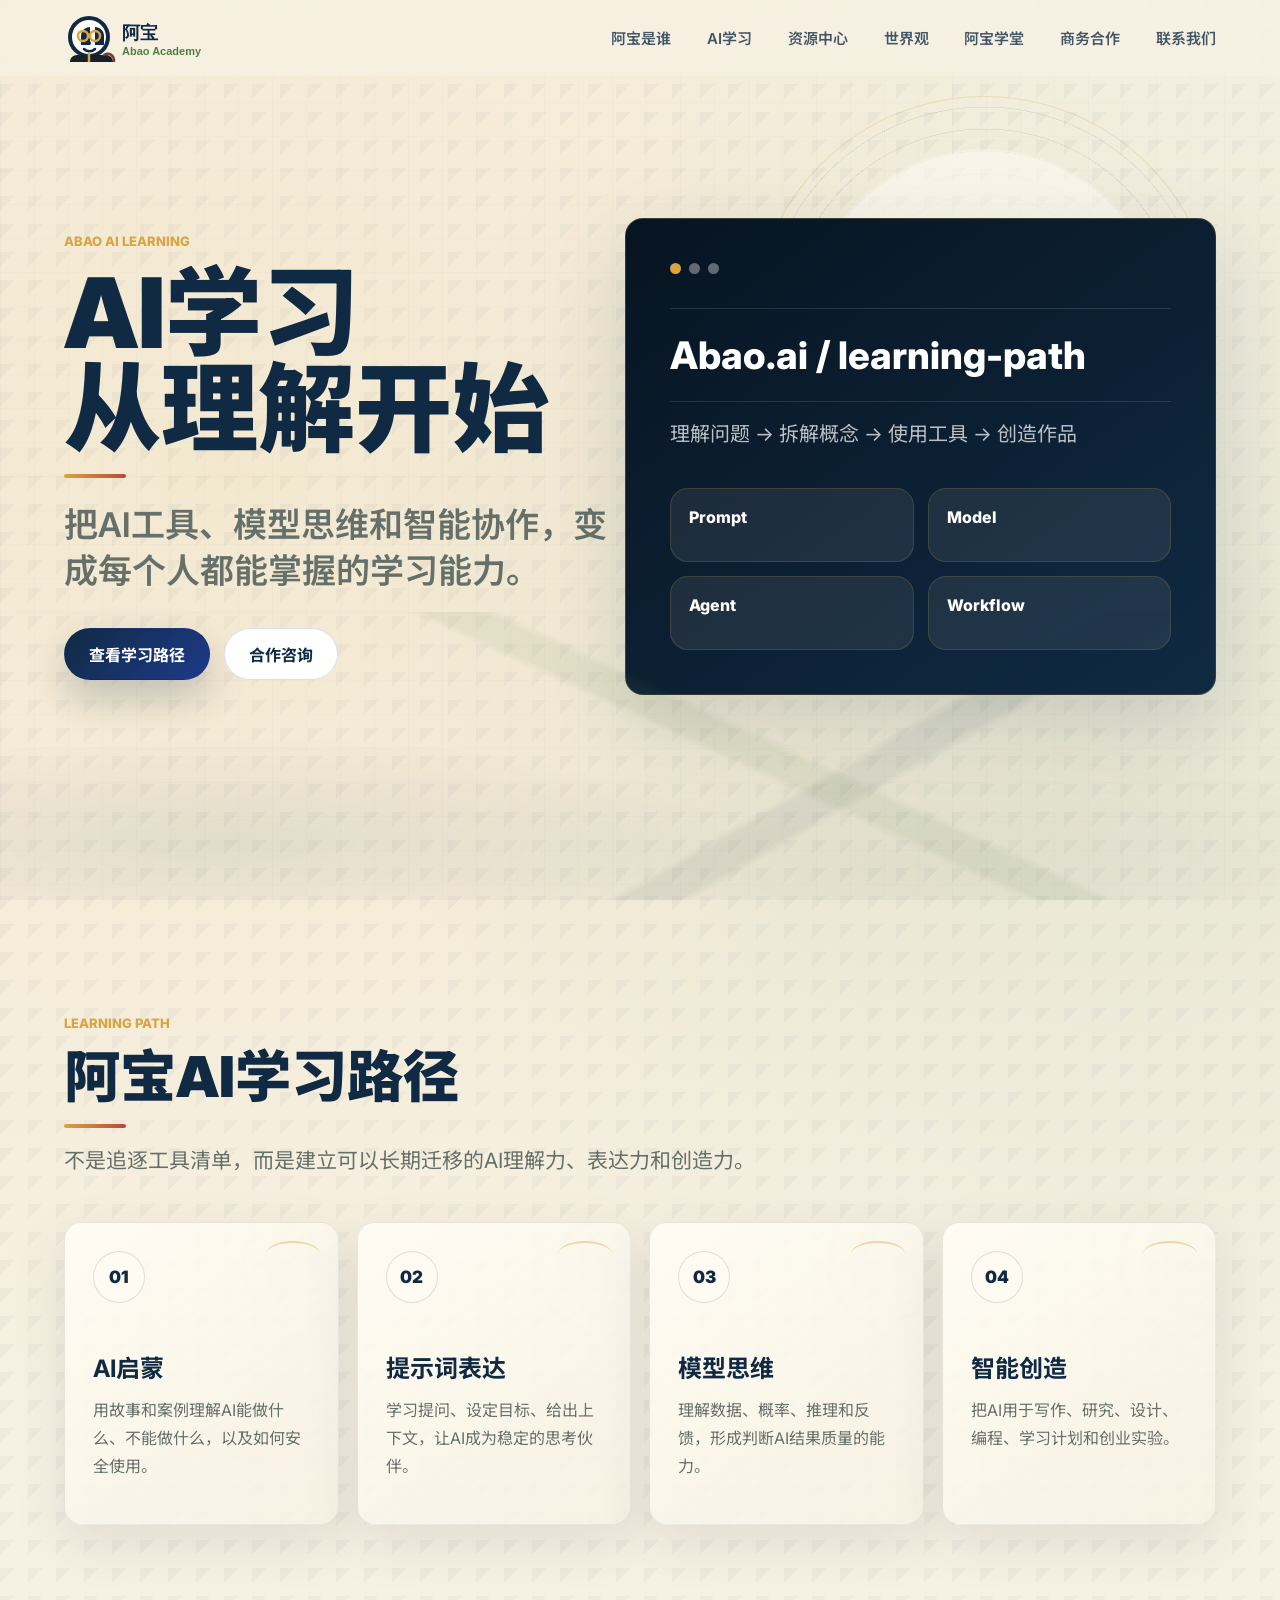
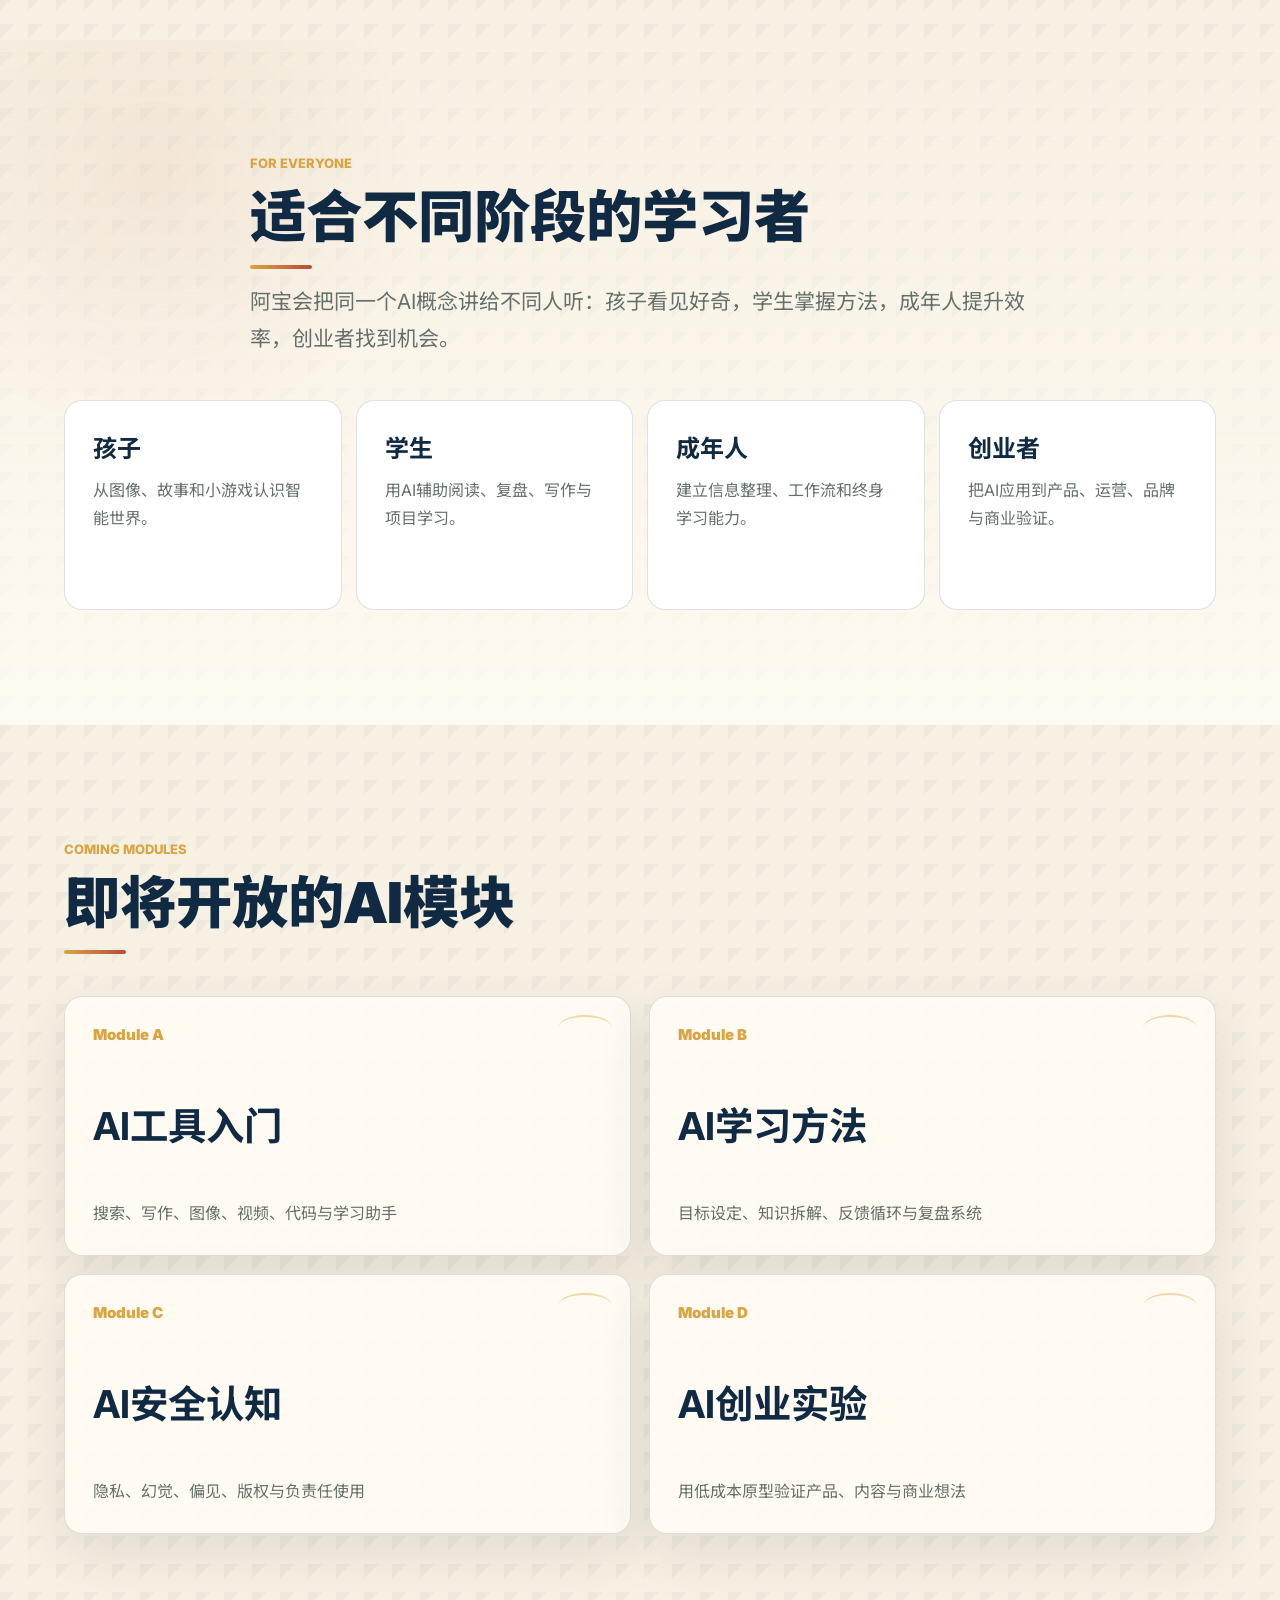
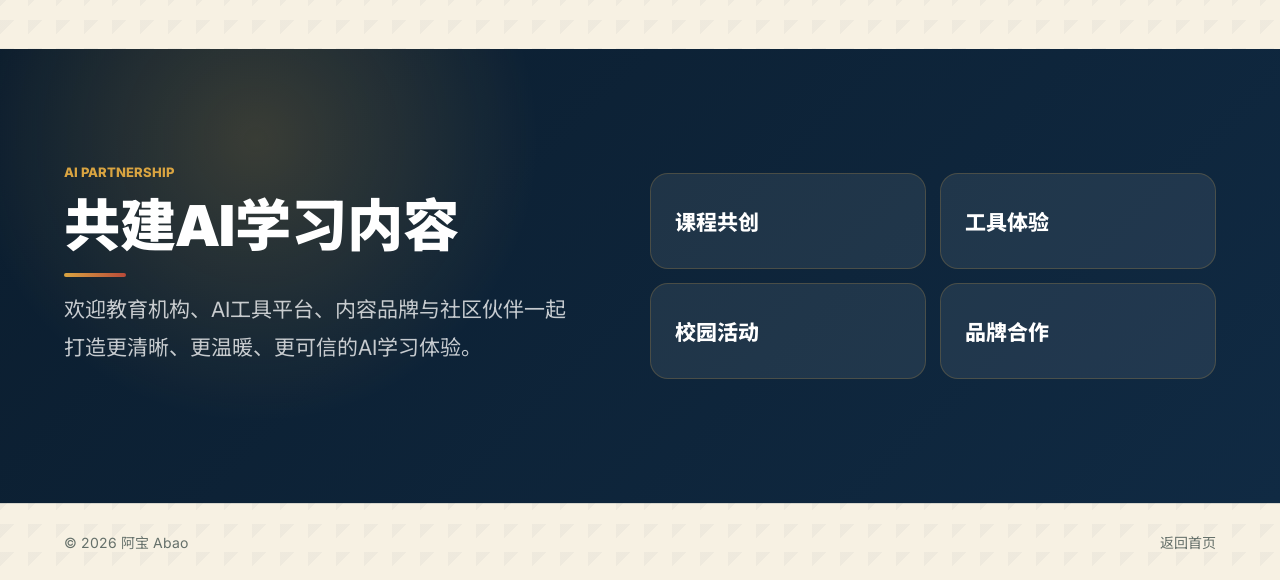
==== commit 327773ef: "add web3 resource links and contact info" ====
--- a/ai.html
+++ b/ai.html
@@ -40,6 +40,7 @@
       <nav class="site-nav" aria-label="主导航" data-nav>
         <a href="index.html#who">阿宝是谁</a>
         <a href="ai.html" aria-current="page">AI学习</a>
+        <a href="resources.html">资源中心</a>
         <a href="index.html#world">世界观</a>
         <a href="index.html#academy">阿宝学堂</a>
         <a href="index.html#business">商务合作</a>
@@ -185,6 +186,7 @@
       <span><a href="index.html">返回首页</a></span>
     </footer>
 
+    <script src="links.js"></script>
     <script src="script.js"></script>
   </body>
 </html>
--- a/style.css
+++ b/style.css
@@ -522,6 +522,113 @@
   font-size: clamp(28px, 3vw, 42px);
 }
 
+.tools {
+  position: relative;
+}
+
+.tool-grid {
+  display: grid;
+  grid-template-columns: repeat(4, minmax(0, 1fr));
+  gap: 18px;
+}
+
+.tool-grid.compact .tool-card {
+  min-height: 310px;
+}
+
+.tool-card {
+  position: relative;
+  display: grid;
+  align-content: start;
+  min-height: 360px;
+  padding: 28px;
+  overflow: hidden;
+  background:
+    linear-gradient(145deg, rgba(255, 252, 244, 0.96), rgba(247, 241, 227, 0.86)),
+    radial-gradient(circle at 88% 14%, rgba(79, 125, 69, 0.12), transparent 24%);
+  border: 1px solid rgba(16, 42, 67, 0.1);
+  border-radius: var(--radius);
+  box-shadow: var(--paper-shadow);
+  transition: transform 220ms ease, box-shadow 220ms ease, border-color 220ms ease;
+}
+
+.tool-card::after {
+  position: absolute;
+  right: 18px;
+  top: 18px;
+  width: 58px;
+  height: 26px;
+  border-top: 2px solid rgba(217, 164, 65, 0.42);
+  border-radius: 50%;
+  content: "";
+}
+
+.tool-card:hover {
+  border-color: rgba(217, 164, 65, 0.56);
+  box-shadow: var(--shadow);
+  transform: translateY(-8px);
+}
+
+.tool-card h3 {
+  margin-bottom: 12px;
+  color: var(--blue);
+  font-size: 24px;
+}
+
+.tool-card p {
+  margin-bottom: 24px;
+  color: var(--muted);
+  font-size: 16px;
+  line-height: 1.75;
+}
+
+.tool-card .button {
+  align-self: end;
+  width: fit-content;
+  margin-top: auto;
+}
+
+.section-cta {
+  display: flex;
+  justify-content: center;
+  margin-top: 24px;
+}
+
+.resource-hero .hero-subtitle {
+  max-width: 650px;
+}
+
+.risk-section {
+  padding-top: 40px;
+}
+
+.risk-panel {
+  width: min(100%, 980px);
+  margin: 0 auto;
+  padding: clamp(28px, 5vw, 48px);
+  background:
+    linear-gradient(145deg, rgba(255, 252, 244, 0.96), rgba(247, 241, 227, 0.86)),
+    radial-gradient(circle at 90% 16%, rgba(184, 74, 57, 0.1), transparent 24%);
+  border: 1px solid rgba(184, 74, 57, 0.18);
+  border-radius: var(--radius);
+  box-shadow: var(--paper-shadow);
+}
+
+.risk-panel h2 {
+  margin-bottom: 14px;
+  color: var(--blue);
+  font-size: clamp(30px, 4vw, 54px);
+  line-height: 1.08;
+  font-weight: 900;
+}
+
+.risk-panel p:not(.eyebrow) {
+  margin-bottom: 0;
+  color: var(--ink-gray);
+  font-size: clamp(16px, 1.7vw, 20px);
+  line-height: 1.85;
+}
+
 .ai-hero {
   grid-template-columns: minmax(0, 0.95fr) minmax(420px, 1fr);
 }
@@ -818,6 +925,10 @@
   }
 
   .audience-grid {
+    grid-template-columns: repeat(2, minmax(0, 1fr));
+  }
+
+  .tool-grid {
     grid-template-columns: repeat(2, minmax(0, 1fr));
   }
 }
@@ -897,6 +1008,7 @@
   .card-grid.four,
   .timeline,
   .course-grid,
+  .tool-grid,
   .partner-grid,
   .audience-grid {
     grid-template-columns: 1fr;
@@ -905,8 +1017,13 @@
   .feature-card,
   .course-card,
   .timeline-item div,
+  .tool-card,
   .audience-card {
     min-height: auto;
+  }
+
+  .tool-card .button {
+    width: 100%;
   }
 
   .ai-visual {
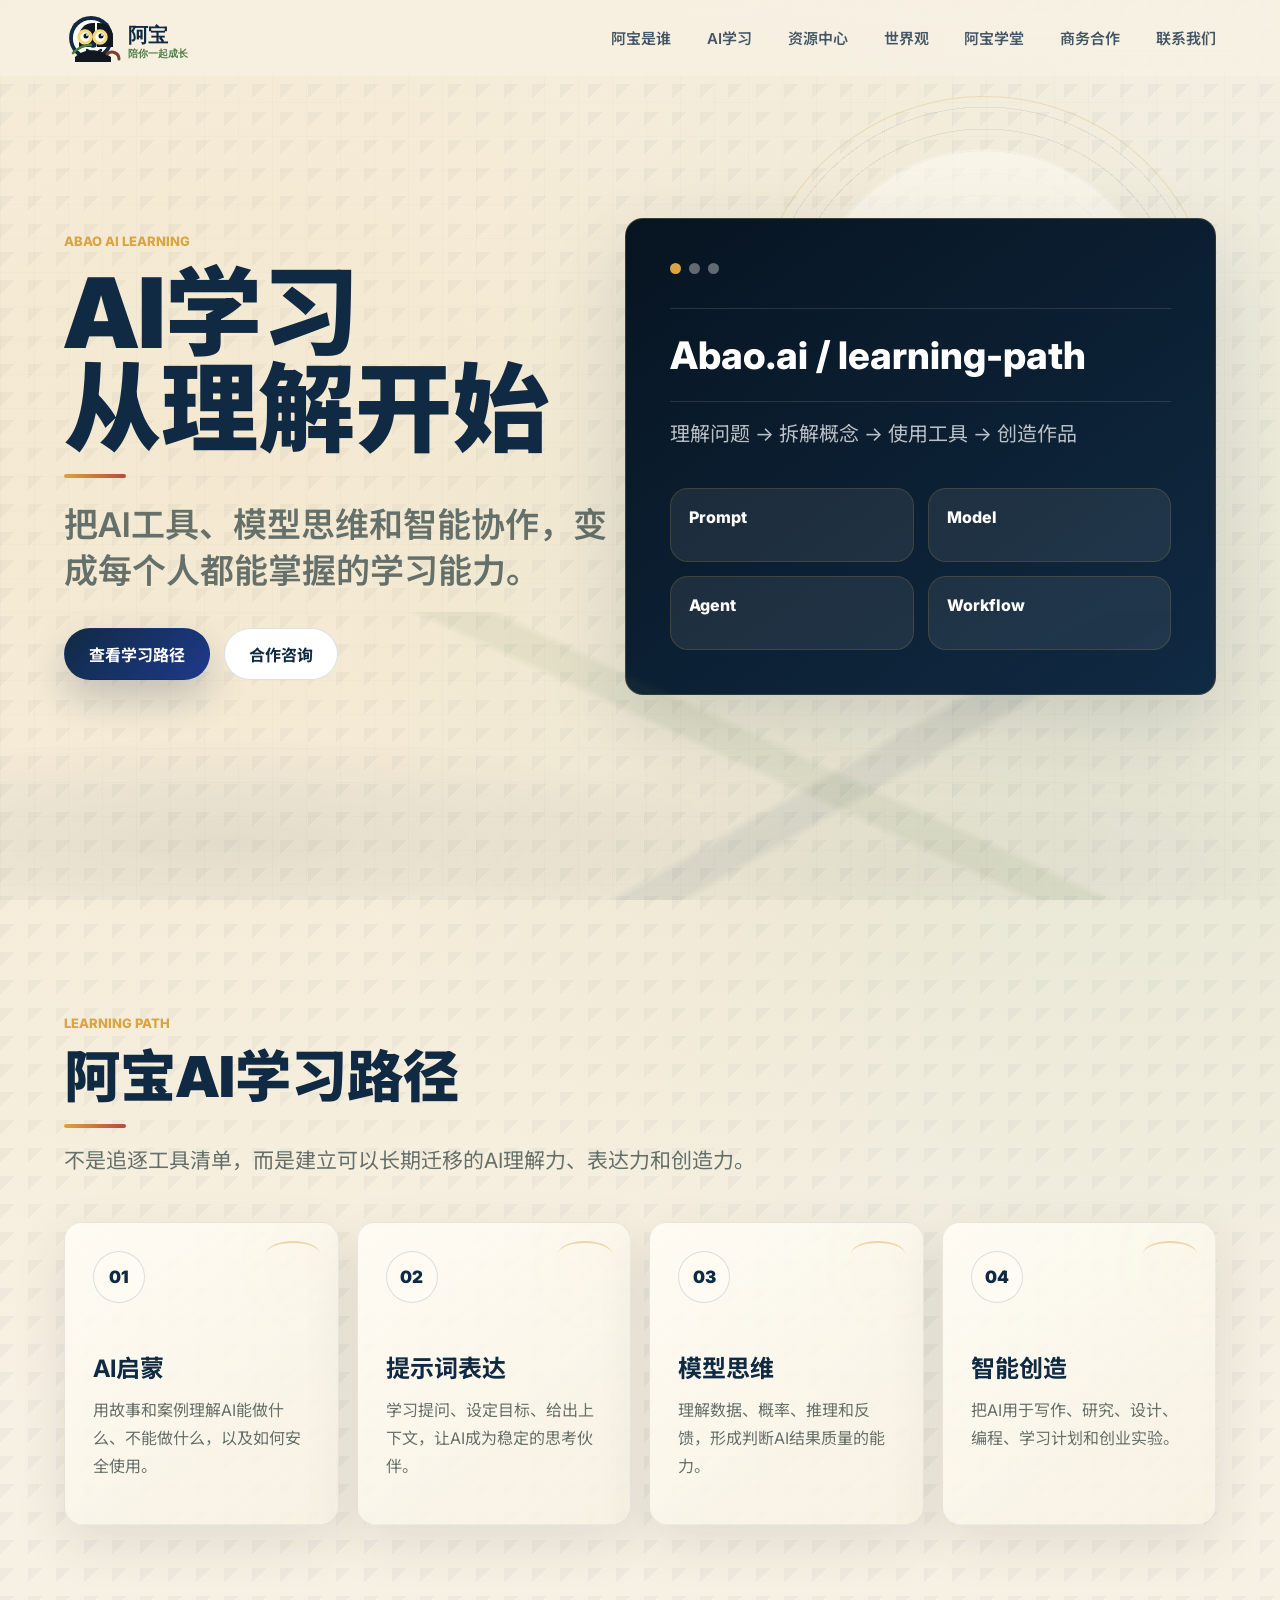
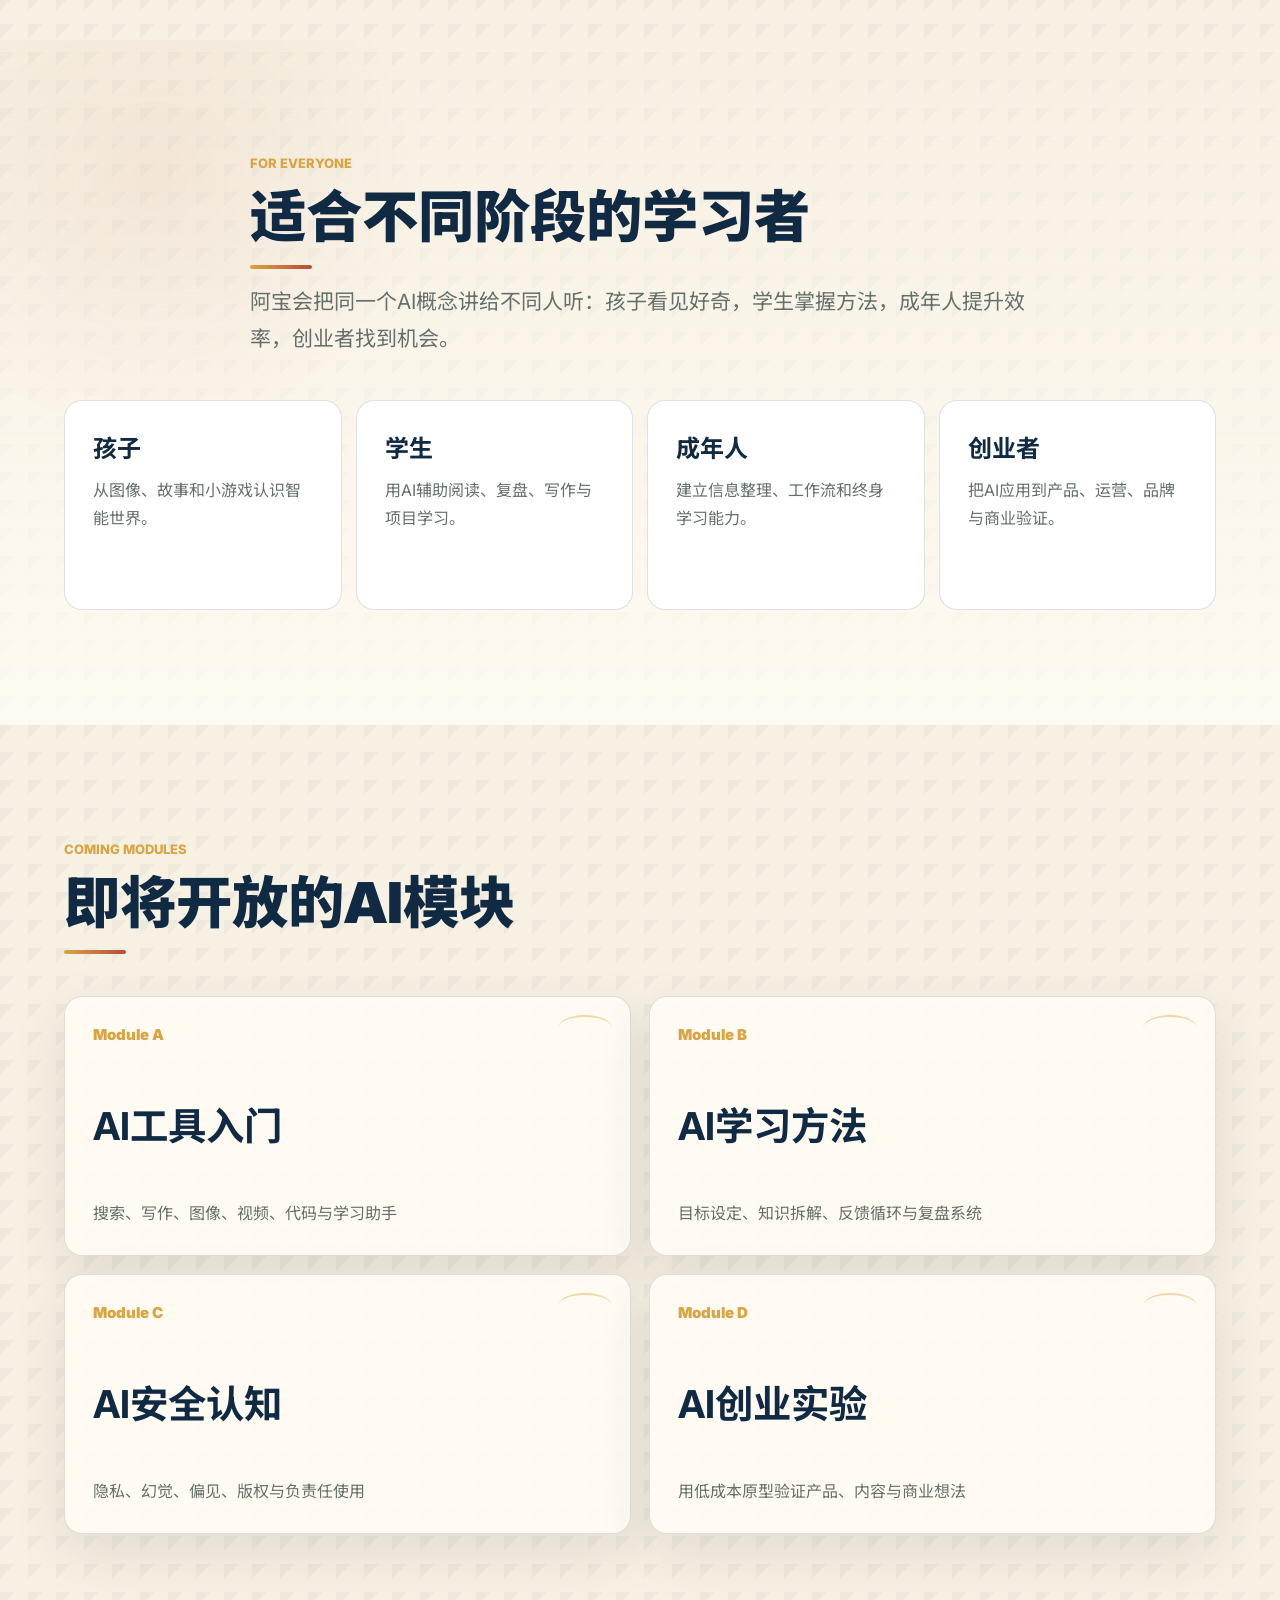
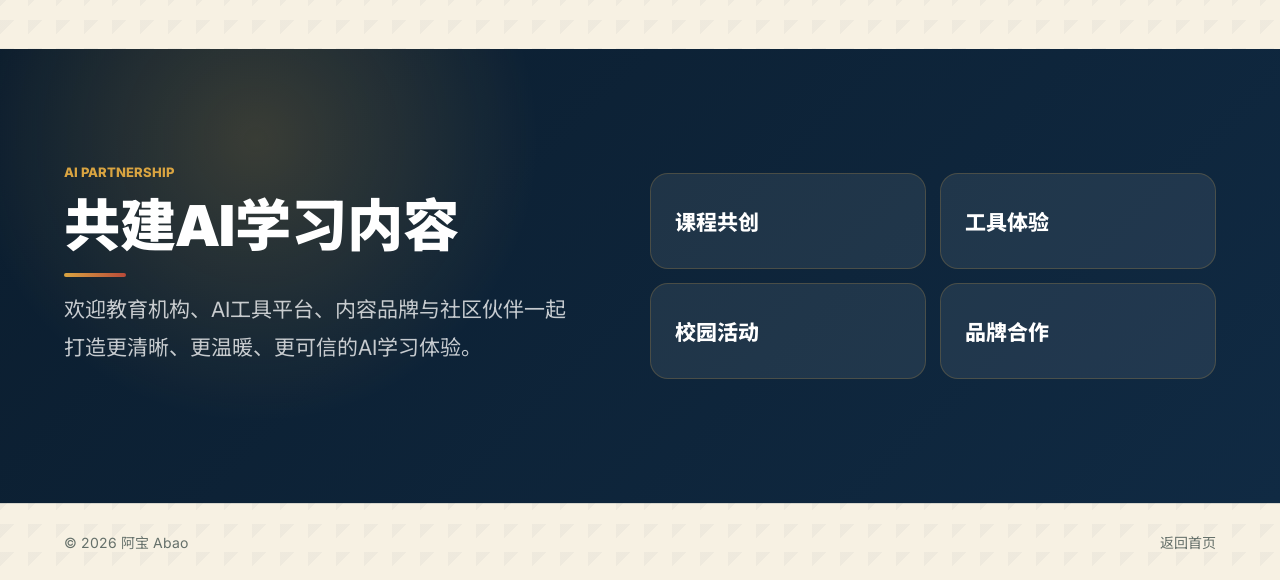
==== commit ea8240f7: "redesign abao brand logo from reference" ====
--- a/ai.html
+++ b/ai.html
@@ -15,9 +15,9 @@
       content="阿宝AI学习频道帮助更多人用温暖、清晰、可实践的方式进入AI时代。"
     />
     <meta property="og:type" content="website" />
-    <meta property="og:image" content="assets/social-avatar.svg" />
+    <meta property="og:image" content="assets/avatar-circle.svg" />
     <link rel="icon" type="image/svg+xml" href="assets/favicon.svg" />
-    <link rel="apple-touch-icon" href="assets/social-avatar.svg" />
+    <link rel="apple-touch-icon" href="assets/app-icon.svg" />
     <link rel="preconnect" href="https://fonts.googleapis.com" />
     <link rel="preconnect" href="https://fonts.gstatic.com" crossorigin />
     <link
